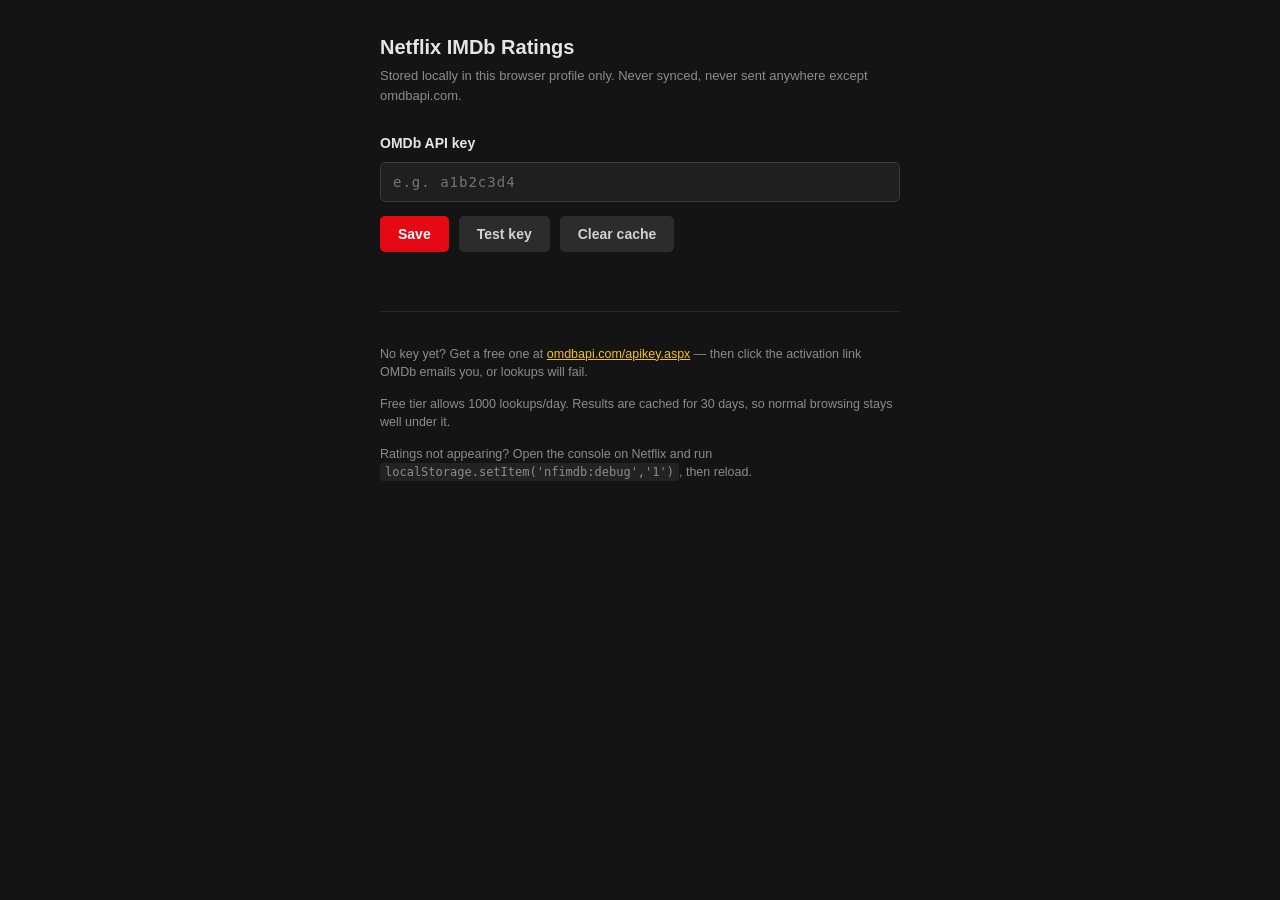
==== options.html @ a713e2d0 "feat: Netflix IMDb ratings extension Puts IMDb/RT/Metacritic on Netflix cards and detail pages. Both" ====
<!doctype html>
<html lang="en">
<head>
<meta charset="utf-8">
<title>Netflix IMDb Ratings — Settings</title>
<style>
  :root { color-scheme: dark; }
  body {
    margin: 0;
    padding: 32px;
    background: #141414;
    color: #e5e5e5;
    font: 14px/1.5 -apple-system, BlinkMacSystemFont, "Segoe UI", Helvetica, Arial, sans-serif;
  }
  .wrap { max-width: 520px; margin: 0 auto; }
  h1 { font-size: 20px; margin: 0 0 4px; }
  .sub { color: #8c8c8c; margin: 0 0 28px; font-size: 13px; }
  label { display: block; font-weight: 600; margin-bottom: 8px; }
  input {
    width: 100%;
    box-sizing: border-box;
    padding: 11px 12px;
    border: 1px solid #3a3a3a;
    border-radius: 5px;
    background: #1f1f1f;
    color: #e5e5e5;
    font: 14px ui-monospace, SFMono-Regular, Menlo, monospace;
    letter-spacing: 1px;
  }
  input:focus { outline: none; border-color: #e50914; }
  .row { display: flex; gap: 10px; align-items: center; margin-top: 14px; }
  button {
    padding: 10px 18px;
    border: 0;
    border-radius: 5px;
    background: #e50914;
    color: #fff;
    font-weight: 600;
    font-size: 14px;
    cursor: pointer;
  }
  button.ghost { background: #2c2c2c; color: #d2d2d2; }
  button:hover { filter: brightness(1.12); }
  .status { font-size: 13px; min-height: 20px; }
  .ok { color: #46d369; }
  .err { color: #ff6b6b; }
  .hint { margin-top: 26px; padding-top: 20px; border-top: 1px solid #2a2a2a; color: #8c8c8c; font-size: 12.5px; }
  .hint a { color: #f5c518; }
  code { background: #232323; padding: 2px 5px; border-radius: 3px; font-size: 12px; }
  .quota { margin-top: 10px; font-size: 12.5px; color: #8c8c8c; }
</style>
</head>
<body>
  <div class="wrap">
    <h1>Netflix IMDb Ratings</h1>
    <p class="sub">Stored locally in this browser profile only. Never synced, never sent anywhere except omdbapi.com.</p>

    <label for="key">OMDb API key</label>
    <input id="key" type="text" spellcheck="false" autocomplete="off" placeholder="e.g. a1b2c3d4">

    <div class="row">
      <button id="save">Save</button>
      <button id="test" class="ghost">Test key</button>
      <button id="clearCache" class="ghost">Clear cache</button>
    </div>

    <p class="status" id="status"></p>
    <p class="quota" id="quota"></p>

    <div class="hint">
      <p>No key yet? Get a free one at <a href="https://www.omdbapi.com/apikey.aspx" target="_blank" rel="noreferrer">omdbapi.com/apikey.aspx</a> — then click the activation link OMDb emails you, or lookups will fail.</p>
      <p>Free tier allows 1000 lookups/day. Results are cached for 30 days, so normal browsing stays well under it.</p>
      <p>Ratings not appearing? Open the console on Netflix and run <code>localStorage.setItem('nfimdb:debug','1')</code>, then reload.</p>
    </div>
  </div>
  <script src="options.js"></script>
</body>
</html>
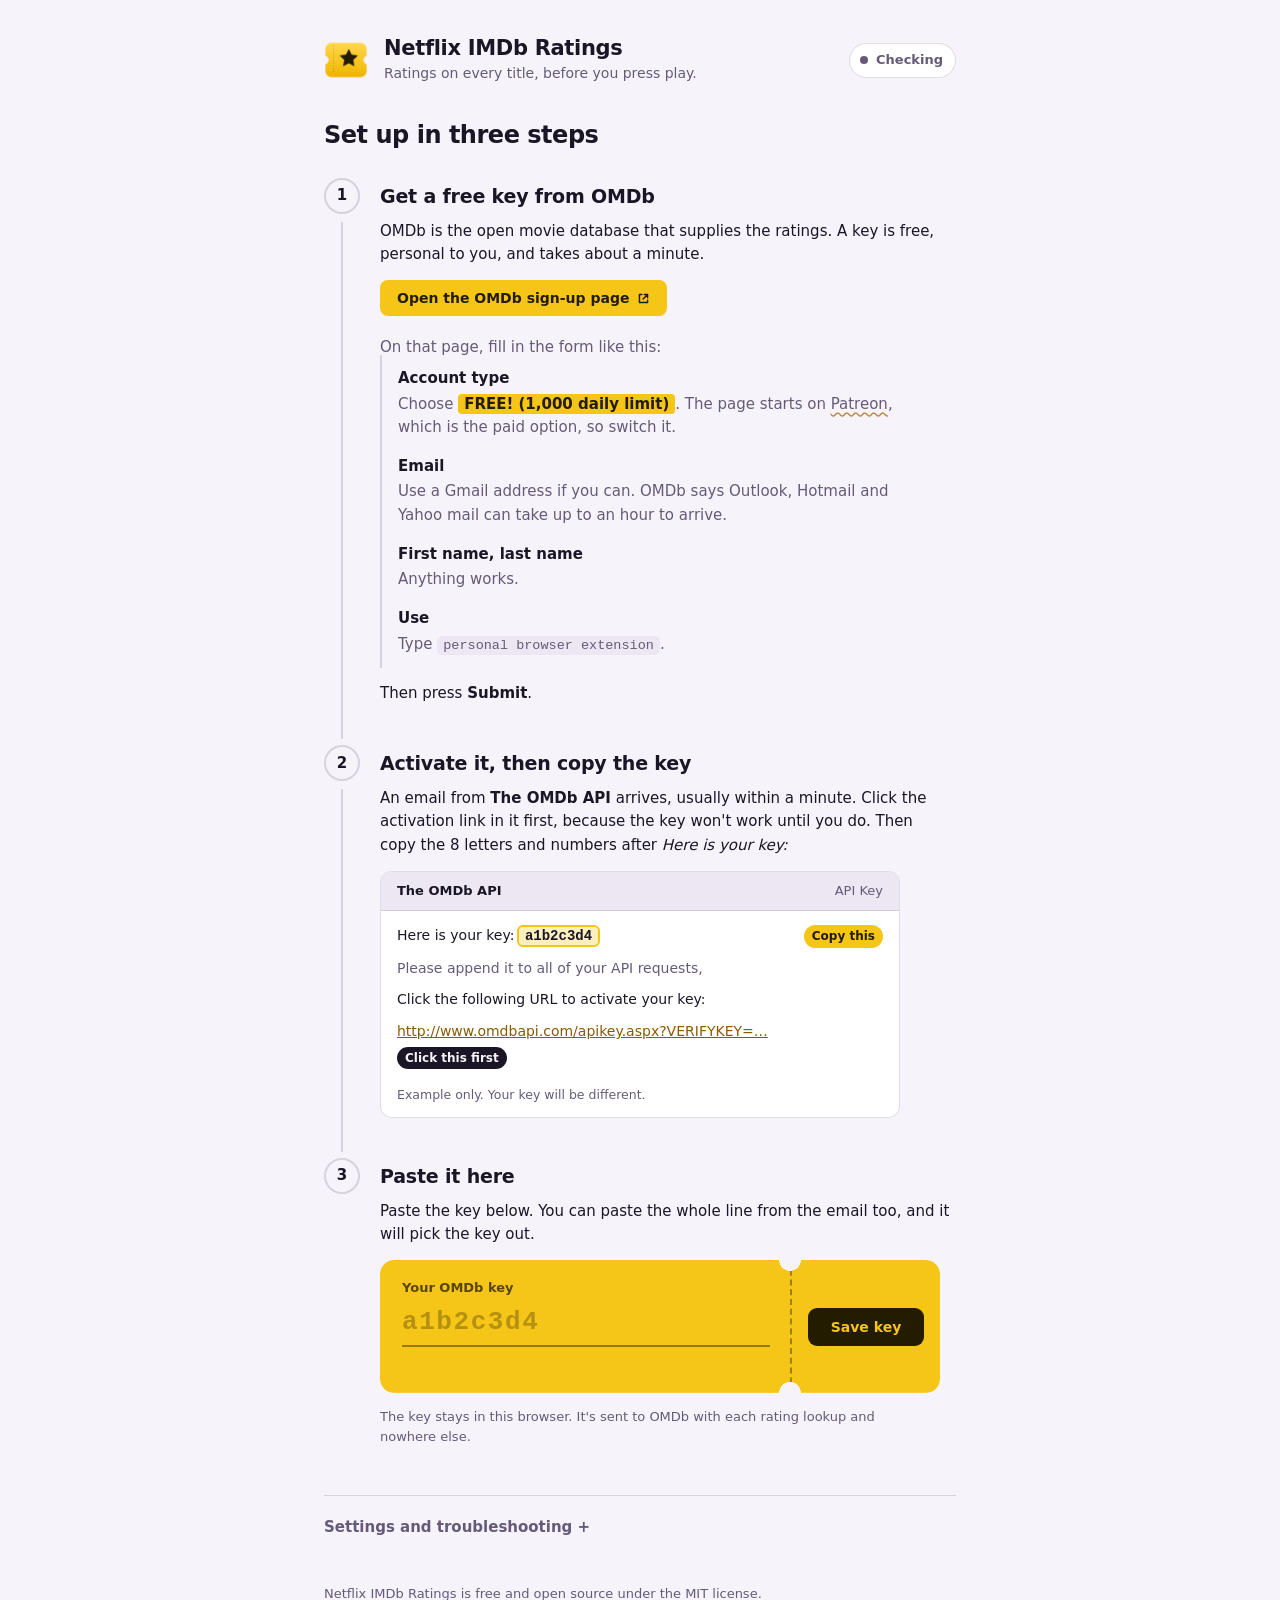
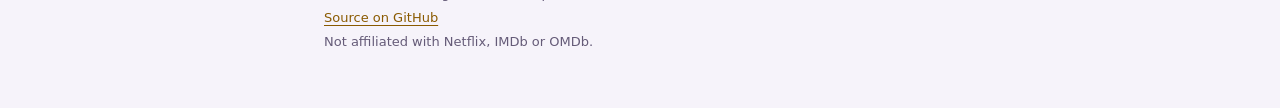
==== commit 274939be: "feat: guided setup, toolbar popup, polished badges (v1.1.0) Onboarding - First install opens a setup" ====
--- a/options.html
+++ b/options.html
@@ -2,77 +2,151 @@
 <html lang="en">
 <head>
 <meta charset="utf-8">
-<title>Netflix IMDb Ratings — Settings</title>
-<style>
-  :root { color-scheme: dark; }
-  body {
-    margin: 0;
-    padding: 32px;
-    background: #141414;
-    color: #e5e5e5;
-    font: 14px/1.5 -apple-system, BlinkMacSystemFont, "Segoe UI", Helvetica, Arial, sans-serif;
-  }
-  .wrap { max-width: 520px; margin: 0 auto; }
-  h1 { font-size: 20px; margin: 0 0 4px; }
-  .sub { color: #8c8c8c; margin: 0 0 28px; font-size: 13px; }
-  label { display: block; font-weight: 600; margin-bottom: 8px; }
-  input {
-    width: 100%;
-    box-sizing: border-box;
-    padding: 11px 12px;
-    border: 1px solid #3a3a3a;
-    border-radius: 5px;
-    background: #1f1f1f;
-    color: #e5e5e5;
-    font: 14px ui-monospace, SFMono-Regular, Menlo, monospace;
-    letter-spacing: 1px;
-  }
-  input:focus { outline: none; border-color: #e50914; }
-  .row { display: flex; gap: 10px; align-items: center; margin-top: 14px; }
-  button {
-    padding: 10px 18px;
-    border: 0;
-    border-radius: 5px;
-    background: #e50914;
-    color: #fff;
-    font-weight: 600;
-    font-size: 14px;
-    cursor: pointer;
-  }
-  button.ghost { background: #2c2c2c; color: #d2d2d2; }
-  button:hover { filter: brightness(1.12); }
-  .status { font-size: 13px; min-height: 20px; }
-  .ok { color: #46d369; }
-  .err { color: #ff6b6b; }
-  .hint { margin-top: 26px; padding-top: 20px; border-top: 1px solid #2a2a2a; color: #8c8c8c; font-size: 12.5px; }
-  .hint a { color: #f5c518; }
-  code { background: #232323; padding: 2px 5px; border-radius: 3px; font-size: 12px; }
-  .quota { margin-top: 10px; font-size: 12.5px; color: #8c8c8c; }
-</style>
+<meta name="viewport" content="width=device-width, initial-scale=1">
+<title>Netflix IMDb Ratings: Setup</title>
+<link rel="icon" href="icons/icon32.png">
+<link rel="stylesheet" href="ui.css">
+<link rel="stylesheet" href="styles.css">
+<link rel="stylesheet" href="options.css">
 </head>
 <body>
-  <div class="wrap">
-    <h1>Netflix IMDb Ratings</h1>
-    <p class="sub">Stored locally in this browser profile only. Never synced, never sent anywhere except omdbapi.com.</p>
+<div class="page">
 
-    <label for="key">OMDb API key</label>
-    <input id="key" type="text" spellcheck="false" autocomplete="off" placeholder="e.g. a1b2c3d4">
+  <header class="top">
+    <img class="logo" src="icons/icon48.png" width="44" height="44" alt="">
+    <div class="title">
+      <h1>Netflix IMDb Ratings</h1>
+      <p>Ratings on every title, before you press play.</p>
+    </div>
+    <div id="pill" class="pill" role="status">Checking</div>
+  </header>
 
-    <div class="row">
-      <button id="save">Save</button>
-      <button id="test" class="ghost">Test key</button>
-      <button id="clearCache" class="ghost">Clear cache</button>
+  <section id="ready" class="ready" hidden>
+    <div class="ready-head">
+      <span class="ready-mark" aria-hidden="true">✓</span>
+      <div>
+        <h2>Ratings are on</h2>
+        <p>Open Netflix and look for the badge at the bottom-left of each title. Open a title to see IMDb, Rotten Tomatoes and Metacritic together.</p>
+      </div>
     </div>
+    <ul class="legend" aria-label="What the badges mean">
+      <li><a class="nfimdb-badge nfimdb-good" tabindex="-1"><span class="nfimdb-star">★</span><span class="nfimdb-score">8.4</span></a><span>Great, 7.5 and up</span></li>
+      <li><a class="nfimdb-badge nfimdb-ok" tabindex="-1"><span class="nfimdb-star">★</span><span class="nfimdb-score">6.8</span></a><span>Decent, 6.0 to 7.4</span></li>
+      <li><a class="nfimdb-badge nfimdb-bad" tabindex="-1"><span class="nfimdb-star">★</span><span class="nfimdb-score">5.1</span></a><span>Weak, under 6.0</span></li>
+      <li><a class="nfimdb-badge nfimdb-uncertain" tabindex="-1"><span class="nfimdb-score">?</span></a><span>Not sure which title this is. Click to search IMDb.</span></li>
+    </ul>
+    <a class="btn btn-primary" href="https://www.netflix.com/" target="_blank" rel="noreferrer">Open Netflix <svg class="ext" viewBox="0 0 16 16" aria-hidden="true"><path fill="none" stroke="currentColor" stroke-width="1.8" stroke-linecap="round" stroke-linejoin="round" d="M6 3H3v10h10v-3M9 3h4v4M13 3L7.5 8.5"/></svg></a>
+  </section>
 
-    <p class="status" id="status"></p>
-    <p class="quota" id="quota"></p>
+  <details id="setup" class="setup" open>
+    <summary id="setupSummary">Set up in three steps</summary>
 
-    <div class="hint">
-      <p>No key yet? Get a free one at <a href="https://www.omdbapi.com/apikey.aspx" target="_blank" rel="noreferrer">omdbapi.com/apikey.aspx</a> — then click the activation link OMDb emails you, or lookups will fail.</p>
-      <p>Free tier allows 1000 lookups/day. Results are cached for 30 days, so normal browsing stays well under it.</p>
-      <p>Ratings not appearing? Open the console on Netflix and run <code>localStorage.setItem('nfimdb:debug','1')</code>, then reload.</p>
+    <ol class="steps">
+
+      <li class="step" id="step1">
+        <span class="num" aria-hidden="true">1</span>
+        <div class="body">
+          <h2>Get a free key from OMDb</h2>
+          <p>OMDb is the open movie database that supplies the ratings. A key is free, personal to you, and takes about a minute.</p>
+          <p><a class="btn btn-primary" href="https://www.omdbapi.com/apikey.aspx" target="_blank" rel="noreferrer">Open the OMDb sign-up page <svg class="ext" viewBox="0 0 16 16" aria-hidden="true"><path fill="none" stroke="currentColor" stroke-width="1.8" stroke-linecap="round" stroke-linejoin="round" d="M6 3H3v10h10v-3M9 3h4v4M13 3L7.5 8.5"/></svg></a></p>
+          <p class="lead">On that page, fill in the form like this:</p>
+          <dl class="form-guide">
+            <div class="warn-row">
+              <dt>Account type</dt>
+              <dd>Choose <mark>FREE! (1,000 daily limit)</mark>. The page starts on <em>Patreon</em>, which is the paid option, so switch it.</dd>
+            </div>
+            <div>
+              <dt>Email</dt>
+              <dd>Use a Gmail address if you can. OMDb says Outlook, Hotmail and Yahoo mail can take up to an hour to arrive.</dd>
+            </div>
+            <div>
+              <dt>First name, last name</dt>
+              <dd>Anything works.</dd>
+            </div>
+            <div>
+              <dt>Use</dt>
+              <dd>Type <code>personal browser extension</code>.</dd>
+            </div>
+          </dl>
+          <p>Then press <strong>Submit</strong>.</p>
+        </div>
+      </li>
+
+      <li class="step" id="step2">
+        <span class="num" aria-hidden="true">2</span>
+        <div class="body">
+          <h2>Activate it, then copy the key</h2>
+          <p>An email from <strong>The OMDb API</strong> arrives, usually within a minute. Click the activation link in it first, because the key won't work until you do. Then copy the 8 letters and numbers after <em>Here is your key:</em></p>
+          <figure class="mail">
+            <div class="mail-bar"><span>The OMDb API</span><span>API Key</span></div>
+            <div class="mail-body">
+              <p class="row"><span>Here is your key: <b class="key">a1b2c3d4</b></span><span class="tag tag-copy">Copy this</span></p>
+              <p class="row dim"><span>Please append it to all of your API requests,</span></p>
+              <p class="row"><span>Click the following URL to activate your key:</span></p>
+              <p class="row"><span class="fake-link">http://www.omdbapi.com/apikey.aspx?VERIFYKEY=…</span><span class="tag tag-click">Click this first</span></p>
+            </div>
+            <figcaption>Example only. Your key will be different.</figcaption>
+          </figure>
+        </div>
+      </li>
+
+      <li class="step" id="step3">
+        <span class="num" aria-hidden="true">3</span>
+        <div class="body">
+          <h2>Paste it here</h2>
+          <p>Paste the key below. You can paste the whole line from the email too, and it will pick the key out.</p>
+
+          <form id="form" class="ticket" data-state="idle" novalidate>
+            <div class="ticket-main">
+              <label for="key">Your OMDb key</label>
+              <input id="key" name="key" type="text" inputmode="text" autocomplete="off" autocapitalize="off" spellcheck="false" placeholder="a1b2c3d4" maxlength="200">
+              <p id="msg" class="msg" role="status" aria-live="polite"></p>
+            </div>
+            <div class="ticket-stub">
+              <button id="save" class="stub-btn" type="submit">Save key</button>
+            </div>
+          </form>
+
+          <p class="fine">The key stays in this browser. It's sent to OMDb with each rating lookup and nowhere else.</p>
+        </div>
+      </li>
+
+    </ol>
+  </details>
+
+  <details class="more" id="more">
+    <summary>Settings and troubleshooting</summary>
+
+    <div class="more-body">
+      <div class="quota">
+        <div class="quota-text"><strong id="quotaLeft">–</strong><span id="quotaNote">lookups left today</span></div>
+        <div class="meter" id="meter" data-level="ok"><span id="meterFill"></span></div>
+        <p class="fine">The free key allows 1,000 lookups a day. Ratings are remembered for 30 days, so everyday browsing barely uses any.</p>
+      </div>
+
+      <div class="actions">
+        <button id="clearCache" class="btn" type="button">Clear saved ratings</button>
+        <button id="removeKey" class="btn btn-quiet" type="button">Remove my key</button>
+      </div>
+      <p id="actionMsg" class="fine" role="status" aria-live="polite"></p>
+
+      <label class="check">
+        <input id="debug" type="checkbox">
+        <span>Log what the extension is doing to the Netflix page console</span>
+      </label>
+
+      <h3>If badges stop showing up</h3>
+      <p>Netflix changes its page layout now and then, and card detection can break until the extension is updated. Turn on logging above, open the console on Netflix, and look for lines starting with <code>[nfimdb]</code>. <a href="https://github.com/rushilbh27/netflix-imdb/issues/new/choose" target="_blank" rel="noreferrer">Report it on GitHub</a> and include what you see.</p>
     </div>
-  </div>
-  <script src="options.js"></script>
+  </details>
+
+  <footer class="foot">
+    <p>Netflix IMDb Ratings <span id="ver"></span> is free and open source under the MIT license.</p>
+    <p><a href="https://github.com/rushilbh27/netflix-imdb" target="_blank" rel="noreferrer">Source on GitHub</a></p>
+    <p>Not affiliated with Netflix, IMDb or OMDb.</p>
+  </footer>
+
+</div>
+<script src="options.js"></script>
 </body>
 </html>
--- a/ui.css
+++ b/ui.css
@@ -0,0 +1,154 @@
+/* Shared by options.html (setup page) and popup.html.
+   System fonts only: an extension page should not fetch a font from anywhere. */
+
+:root {
+  color-scheme: dark light;
+
+  --ink:        #15121b;
+  --surface:    #1e1a27;
+  --surface-2:  #2a2536;
+  --line:       rgba(255, 255, 255, 0.10);
+  --text:       #f3eefb;
+  --muted:      #a79fb8;
+
+  --marigold:     #f5c518;
+  --marigold-ink: #241c00;
+
+  --good: #46d28a;
+  --warn: #ffb020;
+  --bad:  #ff6b4a;
+  --link: #ffd84a;
+  --focus: #8ab4ff;
+
+  --sans: -apple-system, BlinkMacSystemFont, "Segoe UI", system-ui, Roboto, "Helvetica Neue", Arial, sans-serif;
+  --mono: ui-monospace, "SF Mono", SFMono-Regular, Menlo, Consolas, monospace;
+}
+
+@media (prefers-color-scheme: light) {
+  :root {
+    --ink:       #f6f3fa;
+    --surface:   #ffffff;
+    --surface-2: #ece7f3;
+    --line:      rgba(30, 15, 55, 0.14);
+    --text:      #1b1626;
+    --muted:     #655b78;
+    --good: #12804a;
+    --warn: #a35f00;
+    --bad:  #c2371b;
+    --link: #8a5a00;
+    --focus: #1f5fd1;
+  }
+}
+
+* { box-sizing: border-box; }
+
+html { -webkit-text-size-adjust: 100%; }
+
+body {
+  margin: 0;
+  background: var(--ink);
+  color: var(--text);
+  font: 400 15px/1.55 var(--sans);
+  -webkit-font-smoothing: antialiased;
+}
+
+h1, h2, h3, p, ul, ol, figure { margin: 0; }
+
+a { color: var(--link); text-underline-offset: 3px; }
+a:hover { text-decoration-thickness: 2px; }
+
+:focus-visible {
+  outline: 2px solid var(--focus);
+  outline-offset: 2px;
+  border-radius: 4px;
+}
+
+/* ------------------------------------------------------------ buttons */
+
+.btn {
+  display: inline-flex;
+  align-items: center;
+  gap: 8px;
+  padding: 10px 16px;
+  border: 1px solid var(--line);
+  border-radius: 8px;
+  background: var(--surface-2);
+  color: var(--text);
+  font: 600 14px/1 var(--sans);
+  text-decoration: none;
+  cursor: pointer;
+  transition: background 0.12s ease, transform 0.05s ease;
+}
+.btn:hover { background: color-mix(in srgb, var(--surface-2) 80%, var(--text)); }
+.btn:active { transform: translateY(1px); }
+
+.btn-primary {
+  background: var(--marigold);
+  border-color: transparent;
+  color: var(--marigold-ink);
+}
+.btn-primary:hover { background: #ffd23a; }
+
+.btn-quiet {
+  background: transparent;
+  color: var(--muted);
+}
+.btn-quiet:hover { color: var(--text); background: var(--surface-2); }
+
+.btn[disabled] { opacity: 0.55; cursor: default; }
+
+.ext {
+  width: 13px;
+  height: 13px;
+  flex: none;
+}
+
+/* ------------------------------------------------------------ status pill */
+
+.pill {
+  display: inline-flex;
+  align-items: center;
+  gap: 8px;
+  padding: 6px 12px 6px 10px;
+  border: 1px solid var(--line);
+  border-radius: 999px;
+  background: var(--surface);
+  color: var(--muted);
+  font-size: 13px;
+  font-weight: 600;
+  white-space: nowrap;
+}
+.pill::before {
+  content: "";
+  width: 8px;
+  height: 8px;
+  border-radius: 50%;
+  background: var(--muted);
+}
+.pill[data-tone="ok"]   { color: var(--text); }
+.pill[data-tone="ok"]::before   { background: var(--good); box-shadow: 0 0 0 3px color-mix(in srgb, var(--good) 25%, transparent); }
+.pill[data-tone="warn"] { color: var(--text); }
+.pill[data-tone="warn"]::before { background: var(--warn); box-shadow: 0 0 0 3px color-mix(in srgb, var(--warn) 25%, transparent); }
+
+/* ------------------------------------------------------------ quota meter */
+
+.meter {
+  height: 6px;
+  border-radius: 999px;
+  background: var(--surface-2);
+  overflow: hidden;
+}
+.meter > span {
+  display: block;
+  height: 100%;
+  width: 0;
+  border-radius: inherit;
+  background: var(--good);
+  transition: width 0.4s ease;
+}
+.meter[data-level="mid"] > span { background: var(--warn); }
+.meter[data-level="low"] > span { background: var(--bad); }
+
+@media (prefers-reduced-motion: reduce) {
+  * { transition: none !important; animation: none !important; }
+}
--- a/styles.css
+++ b/styles.css
@@ -0,0 +1,221 @@
+/* Everything injected into Netflix, plus the badge legend on the setup page.
+   Literal values rather than variables: Netflix's page has none of ours. */
+
+.nfimdb-host { position: relative; }
+
+/* ---------------------------------------------------------------- badge */
+
+.nfimdb-badge {
+  --tier: #9a93a8;
+  position: absolute;
+  left: 6px;
+  bottom: 6px;
+  z-index: 5;
+  display: inline-flex;
+  align-items: center;
+  gap: 4px;
+  /* Injected into a page we don't own: a stray `a { width: 100% }` rule on a Netflix
+     card must not be able to stretch this. */
+  width: auto !important;
+  height: 22px !important;
+  min-height: 0 !important;
+  max-width: none !important;
+  margin: 0;
+  padding: 0 9px 0 7px;
+  border-radius: 999px;
+  background: rgba(14, 11, 20, 0.78);
+  -webkit-backdrop-filter: blur(8px) saturate(1.2);
+          backdrop-filter: blur(8px) saturate(1.2);
+  box-shadow: inset 0 0 0 1px rgba(255, 255, 255, 0.16), 0 2px 8px rgba(0, 0, 0, 0.45);
+  color: #fff;
+  font: 700 12px/1 "Netflix Sans", "Helvetica Neue", Helvetica, Arial, sans-serif;
+  letter-spacing: 0.01em;
+  font-variant-numeric: tabular-nums;
+  text-decoration: none;
+  cursor: pointer;
+  transition: transform 0.12s ease;
+}
+.nfimdb-badge:hover { transform: scale(1.07); text-decoration: none; color: #fff; }
+
+.nfimdb-star {
+  color: var(--tier);
+  font-size: 12px;
+  line-height: 1;
+  transform: translateY(-0.5px);
+}
+
+.nfimdb-good    { --tier: #46d28a; }
+.nfimdb-ok      { --tier: #f5c518; }
+.nfimdb-bad     { --tier: #ff6b4a; }
+.nfimdb-unknown { --tier: #9a93a8; }
+
+.nfimdb-pending { opacity: 0.5; }
+
+/* "Not sure which title this is" must look unlike a rating: dashed, no star. */
+.nfimdb-uncertain {
+  background: rgba(14, 11, 20, 0.7);
+  box-shadow: inset 0 0 0 1px rgba(255, 255, 255, 0.3), 0 2px 8px rgba(0, 0, 0, 0.45);
+  color: #d4cfe0;
+}
+.nfimdb-uncertain .nfimdb-score { font-weight: 800; }
+
+.nfimdb-setup {
+  background: #f5c518;
+  box-shadow: 0 2px 8px rgba(0, 0, 0, 0.45);
+  color: #241c00;
+}
+.nfimdb-setup:hover { color: #241c00; }
+.nfimdb-setup .nfimdb-star { color: #241c00; }
+
+/* ---------------------------------------------------------------- hover card
+   One element on <body>, positioned from the badge. Inside a card it would be
+   clipped by Netflix's overflow rules. */
+
+.nfimdb-tip {
+  position: fixed;
+  z-index: 2147483647;
+  width: 244px;
+  padding: 13px 14px 12px;
+  border-radius: 12px;
+  background: #17131f;
+  box-shadow: 0 12px 32px rgba(0, 0, 0, 0.6), inset 0 0 0 1px rgba(255, 255, 255, 0.12);
+  color: #f3eefb;
+  font: 400 13px/1.4 "Netflix Sans", "Helvetica Neue", Helvetica, Arial, sans-serif;
+  pointer-events: none;
+  opacity: 0;
+  transform: translateY(4px);
+  transition: opacity 0.12s ease, transform 0.12s ease;
+}
+.nfimdb-tip[data-show] { opacity: 1; transform: none; }
+
+.nfimdb-tip h4 { margin: 0; font-size: 14px; font-weight: 700; line-height: 1.3; }
+.nfimdb-tip .nfimdb-sub { margin-top: 1px; color: #a79fb8; font-size: 12px; }
+
+.nfimdb-tip dl {
+  display: grid;
+  grid-template-columns: 1fr auto;
+  gap: 5px 14px;
+  margin: 10px 0 0;
+}
+.nfimdb-tip dt { color: #a79fb8; }
+.nfimdb-tip dd { margin: 0; font-weight: 700; font-variant-numeric: tabular-nums; }
+.nfimdb-tip dd.nfimdb-good { color: #46d28a; }
+.nfimdb-tip dd.nfimdb-ok   { color: #f5c518; }
+.nfimdb-tip dd.nfimdb-bad  { color: #ff6b4a; }
+
+.nfimdb-tip .nfimdb-note {
+  margin-top: 10px;
+  padding-top: 8px;
+  border-top: 1px solid rgba(255, 255, 255, 0.1);
+  color: #a79fb8;
+  font-size: 12px;
+}
+
+/* ---------------------------------------------------------------- detail panel */
+
+.nfimdb-panel {
+  display: flex;
+  flex-wrap: wrap;
+  align-items: center;
+  gap: 8px;
+  margin: 12px 0;
+  color: #d9d4e4;
+  font: 400 13px/1.3 "Netflix Sans", "Helvetica Neue", Helvetica, Arial, sans-serif;
+}
+.nfimdb-panel-loading { opacity: 0.55; }
+
+.nfimdb-chip {
+  display: inline-flex;
+  align-items: baseline;
+  gap: 8px;
+  padding: 6px 12px;
+  border-radius: 9px;
+  background: rgba(255, 255, 255, 0.1);
+  box-shadow: inset 0 0 0 1px rgba(255, 255, 255, 0.08);
+}
+.nfimdb-chip-label { color: #b3adc0; font-size: 12px; font-weight: 600; }
+.nfimdb-chip strong { font-size: 15px; font-variant-numeric: tabular-nums; }
+.nfimdb-chip.nfimdb-good strong { color: #46d28a; }
+.nfimdb-chip.nfimdb-ok strong   { color: #f5c518; }
+.nfimdb-chip.nfimdb-bad strong  { color: #ff6b4a; }
+
+.nfimdb-votes { color: #9a93a8; font-size: 12px; }
+
+.nfimdb-panel-link,
+.nfimdb-panel-note {
+  color: #f5c518;
+  font-size: 12.5px;
+  font-weight: 600;
+  text-decoration: none;
+}
+.nfimdb-panel-link:hover,
+.nfimdb-panel-note:hover { text-decoration: underline; }
+
+/* ---------------------------------------------------------------- setup nudge */
+
+.nfimdb-toast {
+  position: fixed;
+  right: 24px;
+  bottom: 24px;
+  z-index: 2147483646;
+  display: flex;
+  align-items: center;
+  gap: 14px;
+  max-width: 430px;
+  padding: 14px 12px 14px 16px;
+  border-radius: 14px;
+  background: #17131f;
+  box-shadow: 0 14px 40px rgba(0, 0, 0, 0.65), inset 0 0 0 1px rgba(255, 255, 255, 0.13);
+  color: #f3eefb;
+  font: 400 13px/1.4 "Netflix Sans", "Helvetica Neue", Helvetica, Arial, sans-serif;
+  animation: nfimdb-rise 0.28s ease-out;
+}
+@keyframes nfimdb-rise {
+  from { opacity: 0; transform: translateY(10px); }
+  to   { opacity: 1; transform: none; }
+}
+@media (prefers-reduced-motion: reduce) {
+  .nfimdb-toast { animation: none; }
+  .nfimdb-badge, .nfimdb-tip { transition: none; }
+}
+
+.nfimdb-toast-mark {
+  flex: none;
+  display: grid;
+  place-items: center;
+  width: 36px;
+  height: 36px;
+  border-radius: 10px;
+  background: #f5c518;
+  color: #241c00;
+  font-size: 19px;
+}
+.nfimdb-toast-text { min-width: 0; }
+.nfimdb-toast strong { display: block; font-size: 14px; }
+.nfimdb-toast p { margin: 2px 0 0; color: #b3adc0; font-size: 13px; line-height: 1.35; }
+
+.nfimdb-toast-go {
+  flex: none;
+  padding: 9px 14px;
+  border: 0;
+  border-radius: 9px;
+  background: #f5c518;
+  color: #241c00;
+  font: 700 13px/1 "Netflix Sans", "Helvetica Neue", Helvetica, Arial, sans-serif;
+  cursor: pointer;
+}
+.nfimdb-toast-go:hover { background: #ffd23a; }
+
+.nfimdb-toast-x {
+  flex: none;
+  width: 30px;
+  height: 30px;
+  border: 0;
+  border-radius: 8px;
+  background: transparent;
+  color: #b3adc0;
+  font-size: 20px;
+  line-height: 1;
+  cursor: pointer;
+}
+.nfimdb-toast-x:hover { background: rgba(255, 255, 255, 0.1); color: #fff; }
--- a/options.css
+++ b/options.css
@@ -0,0 +1,326 @@
+.page {
+  max-width: 680px;
+  margin: 0 auto;
+  padding: 36px 24px 56px;
+}
+
+/* ------------------------------------------------------------ header */
+
+.top {
+  display: grid;
+  grid-template-columns: auto 1fr auto;
+  align-items: center;
+  gap: 16px;
+  margin-bottom: 36px;
+}
+.logo { display: block; border-radius: 10px; }
+.title h1 { font-size: 21px; line-height: 1.2; letter-spacing: -0.015em; font-weight: 700; }
+.title p  { color: var(--muted); font-size: 14px; margin-top: 2px; }
+
+@media (max-width: 520px) {
+  .top { grid-template-columns: auto 1fr; }
+  .top .pill { grid-column: 1 / -1; justify-self: start; }
+}
+
+/* ------------------------------------------------------------ ready panel */
+
+.ready {
+  display: grid;
+  gap: 20px;
+  margin-bottom: 28px;
+  padding: 22px;
+  border: 1px solid var(--line);
+  border-radius: 14px;
+  background: var(--surface);
+}
+.ready[hidden] { display: none; }
+
+.ready-head { display: grid; grid-template-columns: auto 1fr; gap: 14px; align-items: start; }
+.ready-head h2 { font-size: 18px; letter-spacing: -0.01em; }
+.ready-head p  { color: var(--muted); margin-top: 4px; }
+.ready-mark {
+  display: grid;
+  place-items: center;
+  width: 30px;
+  height: 30px;
+  border-radius: 50%;
+  background: var(--good);
+  color: #06210f;
+  font-weight: 800;
+}
+.ready .btn { justify-self: start; }
+
+.legend {
+  display: grid;
+  gap: 10px;
+  padding: 0;
+  margin: 0;
+  list-style: none;
+}
+.legend li { display: flex; align-items: center; gap: 12px; color: var(--muted); font-size: 14px; }
+/* Same markup and CSS as the badges on Netflix, so this can't drift from them. */
+.legend .nfimdb-badge { position: static; flex: none; pointer-events: none; min-width: 56px; justify-content: center; }
+
+/* ------------------------------------------------------------ steps */
+
+.setup > summary,
+.more > summary {
+  cursor: pointer;
+  list-style: none;
+  font-weight: 700;
+}
+.setup > summary::-webkit-details-marker,
+.more  > summary::-webkit-details-marker { display: none; }
+
+.setup > summary {
+  font-size: 24px;
+  line-height: 1.2;
+  letter-spacing: -0.02em;
+  margin-bottom: 28px;
+}
+.setup:not([open]) > summary { margin-bottom: 0; font-size: 15px; color: var(--muted); }
+.setup > summary::after {
+  content: "Show";
+  margin-left: 10px;
+  font-size: 13px;
+  font-weight: 600;
+  color: var(--muted);
+  display: none;
+}
+.setup:not([open]) > summary::after { display: inline; }
+
+.steps { list-style: none; padding: 0; }
+
+.step {
+  position: relative;
+  display: grid;
+  grid-template-columns: 36px 1fr;
+  column-gap: 20px;
+  padding-bottom: 40px;
+}
+/* the rail between the numbers */
+.step::before {
+  content: "";
+  position: absolute;
+  left: 17px;
+  top: 44px;
+  bottom: 6px;
+  width: 2px;
+  background: var(--line);
+}
+.step:last-child { padding-bottom: 0; }
+.step:last-child::before { display: none; }
+
+.num {
+  position: relative;
+  z-index: 1;
+  display: grid;
+  place-items: center;
+  width: 36px;
+  height: 36px;
+  border: 2px solid var(--line);
+  border-radius: 50%;
+  background: var(--ink);
+  font-weight: 700;
+  font-size: 15px;
+}
+.step[data-done] .num {
+  background: var(--marigold);
+  border-color: transparent;
+  color: var(--marigold-ink);
+  font-size: 0;
+}
+.step[data-done] .num::after { content: "✓"; font-size: 16px; font-weight: 800; }
+
+.step h2 { font-size: 19px; line-height: 36px; letter-spacing: -0.01em; }
+.body > * + * { margin-top: 14px; }
+.body p { max-width: 60ch; }
+.body > h2 + p { margin-top: 6px; }
+.lead { color: var(--muted); margin-top: 20px !important; margin-bottom: -4px; }
+
+/* what to fill in on OMDb */
+.form-guide {
+  margin: 0;
+  padding: 4px 0 4px 16px;
+  border-left: 2px solid var(--line);
+}
+.form-guide > div { padding: 8px 0; }
+.form-guide dt { font-weight: 700; }
+.form-guide dd { margin: 2px 0 0; color: var(--muted); max-width: 56ch; }
+.form-guide mark {
+  padding: 1px 6px;
+  border-radius: 4px;
+  background: var(--marigold);
+  color: var(--marigold-ink);
+  font-weight: 700;
+}
+.form-guide em { font-style: normal; text-decoration: underline wavy color-mix(in srgb, var(--warn) 70%, transparent); text-underline-offset: 3px; }
+.warn-row { border-left: 0; }
+
+code {
+  padding: 2px 6px;
+  border-radius: 5px;
+  background: var(--surface-2);
+  font: 500 0.9em var(--mono);
+}
+
+/* the email, annotated */
+.mail {
+  max-width: 520px;
+  border: 1px solid var(--line);
+  border-radius: 12px;
+  background: var(--surface);
+  overflow: hidden;
+}
+.mail-bar {
+  display: flex;
+  justify-content: space-between;
+  gap: 12px;
+  padding: 9px 16px;
+  border-bottom: 1px solid var(--line);
+  background: var(--surface-2);
+  color: var(--muted);
+  font-size: 13px;
+}
+.mail-bar span:first-child { color: var(--text); font-weight: 600; }
+.mail-body { padding: 14px 16px 6px; font-size: 14px; }
+.mail .row {
+  display: flex;
+  flex-wrap: wrap;
+  align-items: center;
+  justify-content: space-between;
+  gap: 4px 12px;
+  margin: 0 0 10px;
+  max-width: none;
+}
+.mail .dim { color: var(--muted); }
+.key {
+  padding: 1px 6px;
+  border-radius: 4px;
+  background: color-mix(in srgb, var(--marigold) 28%, transparent);
+  outline: 2px solid var(--marigold);
+  font-family: var(--mono);
+  font-weight: 700;
+}
+.fake-link { color: var(--link); text-decoration: underline; word-break: break-all; }
+.tag {
+  flex: none;
+  padding: 2px 8px;
+  border-radius: 999px;
+  font-size: 12px;
+  font-weight: 700;
+}
+.tag-copy  { background: var(--marigold); color: var(--marigold-ink); }
+.tag-click { background: var(--text); color: var(--ink); }
+.mail figcaption {
+  padding: 0 16px 12px;
+  color: var(--muted);
+  font-size: 12.5px;
+}
+
+/* ------------------------------------------------------------ the ticket */
+
+.ticket {
+  --stub: 150px;
+  --notch: 11px;
+  display: grid;
+  grid-template-columns: 1fr var(--stub);
+  max-width: 560px;
+  border-radius: 14px;
+  background: var(--marigold);
+  color: var(--marigold-ink);
+  /* bite a half-circle out of the top and bottom edge where the stub tears off */
+  -webkit-mask:
+    radial-gradient(circle var(--notch) at calc(100% - var(--stub)) 0, #0000 97%, #000) top / 100% 51% no-repeat,
+    radial-gradient(circle var(--notch) at calc(100% - var(--stub)) 100%, #0000 97%, #000) bottom / 100% 51% no-repeat;
+          mask:
+    radial-gradient(circle var(--notch) at calc(100% - var(--stub)) 0, #0000 97%, #000) top / 100% 51% no-repeat,
+    radial-gradient(circle var(--notch) at calc(100% - var(--stub)) 100%, #0000 97%, #000) bottom / 100% 51% no-repeat;
+}
+
+.ticket-main { padding: 18px 20px 16px 22px; min-width: 0; }
+.ticket-main label { display: block; font-size: 13px; font-weight: 700; opacity: 0.75; }
+
+.ticket input {
+  display: block;
+  width: 100%;
+  margin-top: 6px;
+  padding: 2px 0 6px;
+  border: 0;
+  border-bottom: 2px solid rgba(36, 28, 0, 0.45);
+  border-radius: 0;
+  background: transparent;
+  color: var(--marigold-ink);
+  font: 700 26px/1.25 var(--mono);
+  letter-spacing: 0.06em;
+  outline: none;
+}
+.ticket input::placeholder { color: rgba(36, 28, 0, 0.3); }
+.ticket input:focus { border-bottom-color: var(--marigold-ink); box-shadow: 0 2px 0 var(--marigold-ink); }
+
+.msg { min-height: 1.5em; margin-top: 10px; font-size: 13.5px; line-height: 1.4; font-weight: 600; }
+.ticket[data-state="error"] .msg { color: #6a1200; }
+.ticket[data-state="ok"] .msg    { color: #0c3a1f; }
+
+.ticket-stub {
+  display: grid;
+  place-items: center;
+  padding: 16px;
+  border-left: 2px dashed rgba(36, 28, 0, 0.4);
+}
+.stub-btn {
+  width: 100%;
+  padding: 12px 10px;
+  border: 0;
+  border-radius: 9px;
+  background: var(--marigold-ink);
+  color: var(--marigold);
+  font: 700 14px/1 var(--sans);
+  cursor: pointer;
+  transition: transform 0.05s ease;
+}
+.stub-btn:hover { background: #3b2e00; }
+.stub-btn:active { transform: translateY(1px); }
+.stub-btn:focus-visible { outline-color: var(--marigold-ink); outline-offset: 3px; }
+.stub-btn[disabled] { opacity: 0.6; cursor: default; }
+
+@media (max-width: 520px) {
+  .ticket { --stub: 0px; grid-template-columns: 1fr; -webkit-mask: none; mask: none; }
+  .ticket-stub { border-left: 0; border-top: 2px dashed rgba(36, 28, 0, 0.4); }
+}
+
+.fine { color: var(--muted); font-size: 13px; }
+
+/* ------------------------------------------------------------ settings */
+
+.more {
+  margin-top: 48px;
+  padding-top: 20px;
+  border-top: 1px solid var(--line);
+}
+.more > summary { color: var(--muted); font-size: 15px; }
+.more > summary::after { content: "  +"; }
+.more[open] > summary::after { content: "  –"; }
+.more > summary:hover { color: var(--text); }
+
+.more-body { display: grid; gap: 20px; padding-top: 20px; }
+.more-body h3 { font-size: 15px; margin-top: 4px; }
+.more-body p { max-width: 60ch; color: var(--muted); }
+
+.quota { display: grid; gap: 10px; max-width: 420px; }
+.quota-text { display: flex; align-items: baseline; gap: 8px; }
+.quota-text strong { font-size: 28px; letter-spacing: -0.02em; font-variant-numeric: tabular-nums; }
+.quota-text span { color: var(--muted); }
+
+.actions { display: flex; flex-wrap: wrap; gap: 10px; }
+
+.check { display: flex; align-items: center; gap: 10px; cursor: pointer; }
+.check input { width: 18px; height: 18px; accent-color: var(--marigold); }
+
+.foot {
+  margin-top: 44px;
+  color: var(--muted);
+  font-size: 13px;
+  display: grid;
+  gap: 4px;
+}
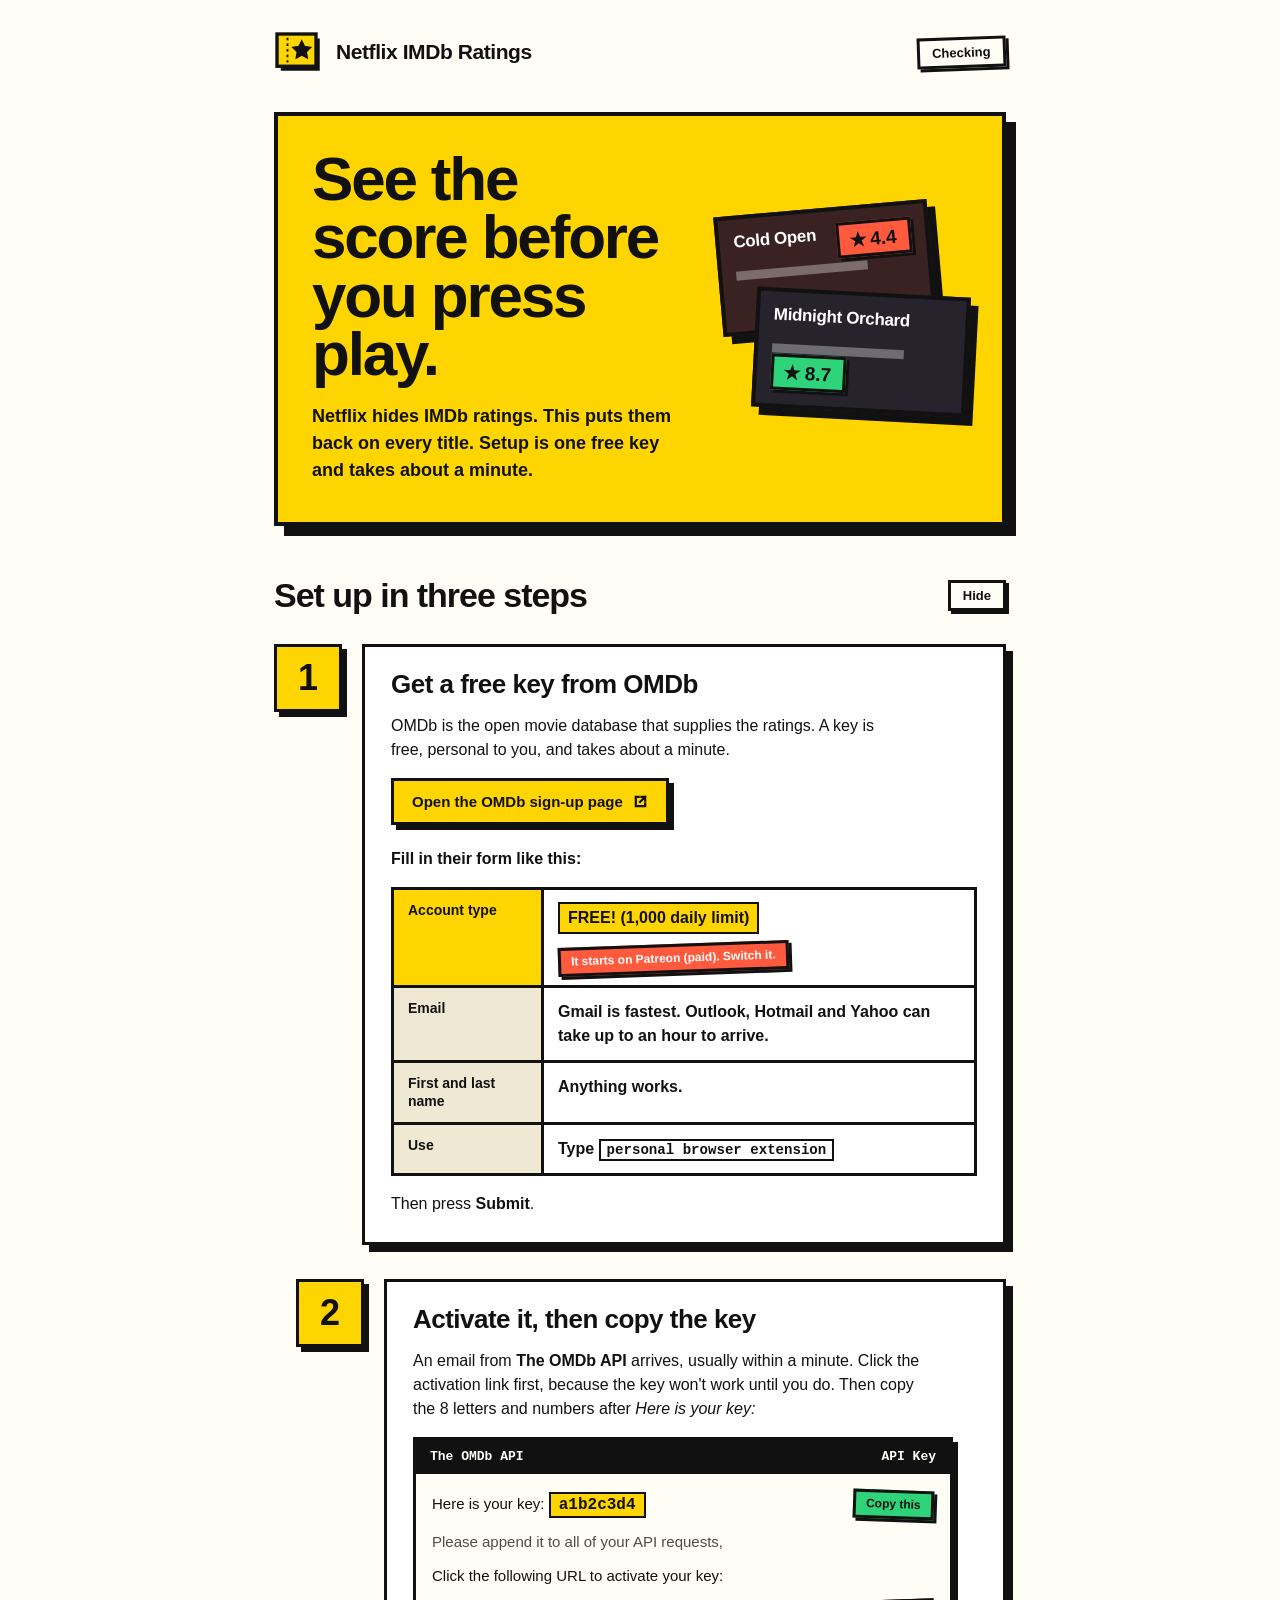
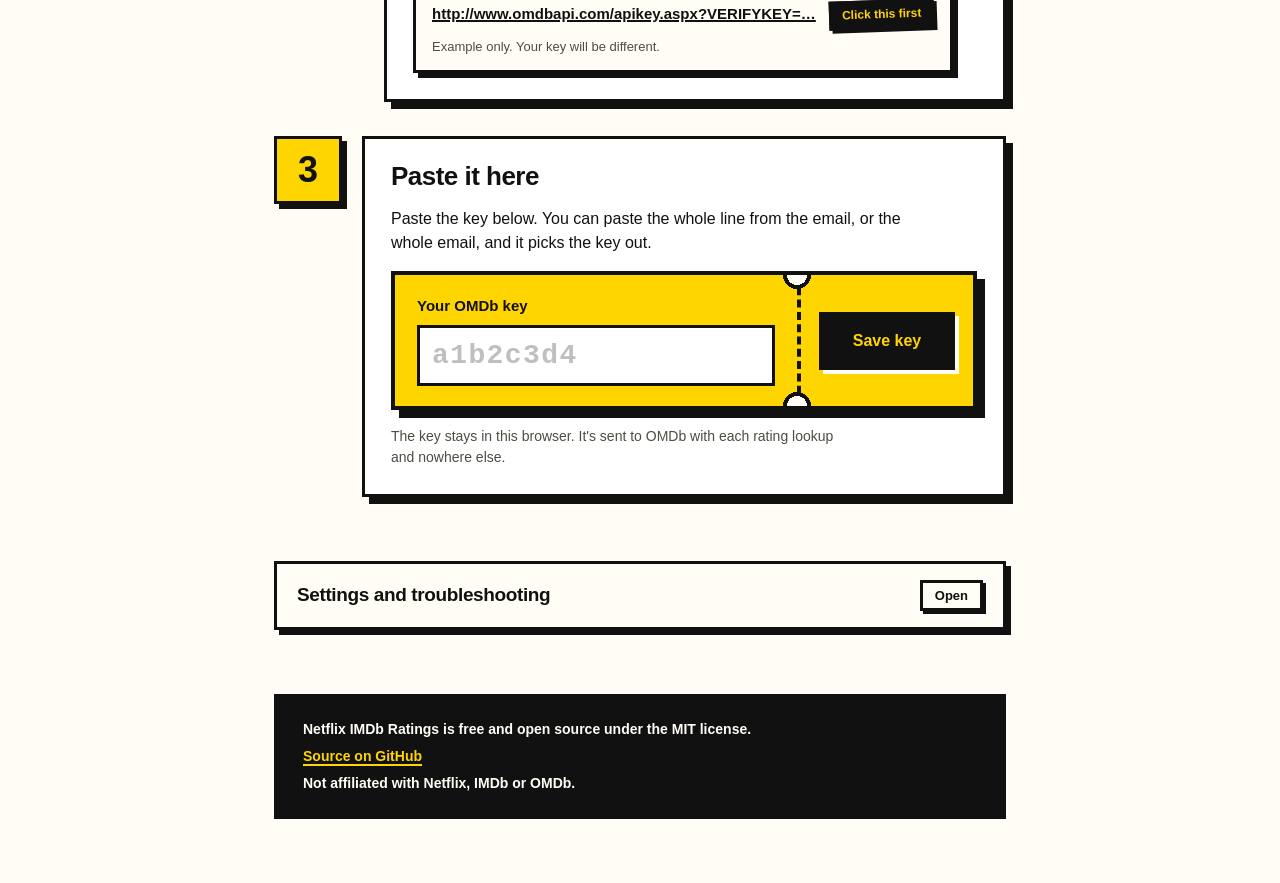
==== commit 5c3aec99: "design: neo-brutalist redesign across setup page, popup and Netflix UI The first pass (dark mode, ro" ====
--- a/options.html
+++ b/options.html
@@ -13,29 +13,54 @@
 <div class="page">
 
   <header class="top">
-    <img class="logo" src="icons/icon48.png" width="44" height="44" alt="">
-    <div class="title">
-      <h1>Netflix IMDb Ratings</h1>
-      <p>Ratings on every title, before you press play.</p>
+    <div class="brand">
+      <img class="logo" src="icons/icon48.png" width="48" height="48" alt="">
+      <span class="wordmark">Netflix IMDb Ratings</span>
     </div>
     <div id="pill" class="pill" role="status">Checking</div>
   </header>
 
-  <section id="ready" class="ready" hidden>
-    <div class="ready-head">
-      <span class="ready-mark" aria-hidden="true">✓</span>
-      <div>
-        <h2>Ratings are on</h2>
-        <p>Open Netflix and look for the badge at the bottom-left of each title. Open a title to see IMDb, Rotten Tomatoes and Metacritic together.</p>
+  <section id="hero" class="hero">
+    <div class="hero-copy">
+      <h1>See the score before you press play.</h1>
+      <p>Netflix hides IMDb ratings. This puts them back on every title. Setup is one free key and takes about a minute.</p>
+    </div>
+    <div class="hero-demo" aria-hidden="true">
+      <div class="poster poster-back nfimdb-host">
+        <span class="poster-title">Cold Open</span>
+        <a class="nfimdb-badge nfimdb-bad" tabindex="-1"><span class="nfimdb-star">★</span><span class="nfimdb-score">4.4</span></a>
+      </div>
+      <div class="poster poster-front nfimdb-host">
+        <span class="poster-title">Midnight Orchard</span>
+        <a class="nfimdb-badge nfimdb-good" tabindex="-1"><span class="nfimdb-star">★</span><span class="nfimdb-score">8.7</span></a>
       </div>
     </div>
+  </section>
+
+  <section id="ready" class="ready" hidden>
+    <h1>Ratings are on.</h1>
+    <p>Open Netflix and look for a badge at the bottom-left of each title. Open a title to see IMDb, Rotten Tomatoes and Metacritic together.</p>
+
     <ul class="legend" aria-label="What the badges mean">
-      <li><a class="nfimdb-badge nfimdb-good" tabindex="-1"><span class="nfimdb-star">★</span><span class="nfimdb-score">8.4</span></a><span>Great, 7.5 and up</span></li>
-      <li><a class="nfimdb-badge nfimdb-ok" tabindex="-1"><span class="nfimdb-star">★</span><span class="nfimdb-score">6.8</span></a><span>Decent, 6.0 to 7.4</span></li>
-      <li><a class="nfimdb-badge nfimdb-bad" tabindex="-1"><span class="nfimdb-star">★</span><span class="nfimdb-score">5.1</span></a><span>Weak, under 6.0</span></li>
-      <li><a class="nfimdb-badge nfimdb-uncertain" tabindex="-1"><span class="nfimdb-score">?</span></a><span>Not sure which title this is. Click to search IMDb.</span></li>
+      <li>
+        <div class="swatch nfimdb-host"><a class="nfimdb-badge nfimdb-good" tabindex="-1"><span class="nfimdb-star">★</span><span class="nfimdb-score">8.4</span></a></div>
+        <span>Great. 7.5 and up.</span>
+      </li>
+      <li>
+        <div class="swatch nfimdb-host"><a class="nfimdb-badge nfimdb-ok" tabindex="-1"><span class="nfimdb-star">★</span><span class="nfimdb-score">6.8</span></a></div>
+        <span>Decent. 6.0 to 7.4.</span>
+      </li>
+      <li>
+        <div class="swatch nfimdb-host"><a class="nfimdb-badge nfimdb-bad" tabindex="-1"><span class="nfimdb-star">★</span><span class="nfimdb-score">5.1</span></a></div>
+        <span>Weak. Under 6.0.</span>
+      </li>
+      <li>
+        <div class="swatch nfimdb-host"><a class="nfimdb-badge nfimdb-uncertain" tabindex="-1"><span class="nfimdb-score">?</span></a></div>
+        <span>Not sure which title this is. Click to search IMDb.</span>
+      </li>
     </ul>
-    <a class="btn btn-primary" href="https://www.netflix.com/" target="_blank" rel="noreferrer">Open Netflix <svg class="ext" viewBox="0 0 16 16" aria-hidden="true"><path fill="none" stroke="currentColor" stroke-width="1.8" stroke-linecap="round" stroke-linejoin="round" d="M6 3H3v10h10v-3M9 3h4v4M13 3L7.5 8.5"/></svg></a>
+
+    <a class="btn btn-ink" href="https://www.netflix.com/" target="_blank" rel="noreferrer">Open Netflix <svg class="ext" viewBox="0 0 16 16" aria-hidden="true"><path fill="none" stroke="currentColor" stroke-width="2.4" stroke-linecap="square" d="M6 3H3v10h10v-3M9 3h4v4M13 3L7.5 8.5"/></svg></a>
   </section>
 
   <details id="setup" class="setup" open>
@@ -48,24 +73,28 @@
         <div class="body">
           <h2>Get a free key from OMDb</h2>
           <p>OMDb is the open movie database that supplies the ratings. A key is free, personal to you, and takes about a minute.</p>
-          <p><a class="btn btn-primary" href="https://www.omdbapi.com/apikey.aspx" target="_blank" rel="noreferrer">Open the OMDb sign-up page <svg class="ext" viewBox="0 0 16 16" aria-hidden="true"><path fill="none" stroke="currentColor" stroke-width="1.8" stroke-linecap="round" stroke-linejoin="round" d="M6 3H3v10h10v-3M9 3h4v4M13 3L7.5 8.5"/></svg></a></p>
-          <p class="lead">On that page, fill in the form like this:</p>
+          <p><a class="btn btn-yellow" href="https://www.omdbapi.com/apikey.aspx" target="_blank" rel="noreferrer">Open the OMDb sign-up page <svg class="ext" viewBox="0 0 16 16" aria-hidden="true"><path fill="none" stroke="currentColor" stroke-width="2.4" stroke-linecap="square" d="M6 3H3v10h10v-3M9 3h4v4M13 3L7.5 8.5"/></svg></a></p>
+
+          <p class="lead">Fill in their form like this:</p>
           <dl class="form-guide">
-            <div class="warn-row">
+            <div class="row hot">
               <dt>Account type</dt>
-              <dd>Choose <mark>FREE! (1,000 daily limit)</mark>. The page starts on <em>Patreon</em>, which is the paid option, so switch it.</dd>
+              <dd>
+                <mark>FREE! (1,000 daily limit)</mark>
+                <span class="sticker sticker-tomato">It starts on Patreon (paid). Switch it.</span>
+              </dd>
             </div>
-            <div>
+            <div class="row">
               <dt>Email</dt>
-              <dd>Use a Gmail address if you can. OMDb says Outlook, Hotmail and Yahoo mail can take up to an hour to arrive.</dd>
+              <dd>Gmail is fastest. Outlook, Hotmail and Yahoo can take up to an hour to arrive.</dd>
             </div>
-            <div>
-              <dt>First name, last name</dt>
+            <div class="row">
+              <dt>First and last name</dt>
               <dd>Anything works.</dd>
             </div>
-            <div>
+            <div class="row">
               <dt>Use</dt>
-              <dd>Type <code>personal browser extension</code>.</dd>
+              <dd>Type <code>personal browser extension</code></dd>
             </div>
           </dl>
           <p>Then press <strong>Submit</strong>.</p>
@@ -76,14 +105,21 @@
         <span class="num" aria-hidden="true">2</span>
         <div class="body">
           <h2>Activate it, then copy the key</h2>
-          <p>An email from <strong>The OMDb API</strong> arrives, usually within a minute. Click the activation link in it first, because the key won't work until you do. Then copy the 8 letters and numbers after <em>Here is your key:</em></p>
+          <p>An email from <strong>The OMDb API</strong> arrives, usually within a minute. Click the activation link first, because the key won't work until you do. Then copy the 8 letters and numbers after <em>Here is your key:</em></p>
+
           <figure class="mail">
             <div class="mail-bar"><span>The OMDb API</span><span>API Key</span></div>
             <div class="mail-body">
-              <p class="row"><span>Here is your key: <b class="key">a1b2c3d4</b></span><span class="tag tag-copy">Copy this</span></p>
+              <p class="row">
+                <span>Here is your key: <b class="key">a1b2c3d4</b></span>
+                <span class="sticker sticker-green">Copy this</span>
+              </p>
               <p class="row dim"><span>Please append it to all of your API requests,</span></p>
               <p class="row"><span>Click the following URL to activate your key:</span></p>
-              <p class="row"><span class="fake-link">http://www.omdbapi.com/apikey.aspx?VERIFYKEY=…</span><span class="tag tag-click">Click this first</span></p>
+              <p class="row">
+                <span class="fake-link">http://www.omdbapi.com/apikey.aspx?VERIFYKEY=…</span>
+                <span class="sticker sticker-ink">Click this first</span>
+              </p>
             </div>
             <figcaption>Example only. Your key will be different.</figcaption>
           </figure>
@@ -94,7 +130,7 @@
         <span class="num" aria-hidden="true">3</span>
         <div class="body">
           <h2>Paste it here</h2>
-          <p>Paste the key below. You can paste the whole line from the email too, and it will pick the key out.</p>
+          <p>Paste the key below. You can paste the whole line from the email, or the whole email, and it picks the key out.</p>
 
           <form id="form" class="ticket" data-state="idle" novalidate>
             <div class="ticket-main">
@@ -126,7 +162,7 @@
 
       <div class="actions">
         <button id="clearCache" class="btn" type="button">Clear saved ratings</button>
-        <button id="removeKey" class="btn btn-quiet" type="button">Remove my key</button>
+        <button id="removeKey" class="btn" type="button">Remove my key</button>
       </div>
       <p id="actionMsg" class="fine" role="status" aria-live="polite"></p>
 
@@ -135,8 +171,10 @@
         <span>Log what the extension is doing to the Netflix page console</span>
       </label>
 
-      <h3>If badges stop showing up</h3>
-      <p>Netflix changes its page layout now and then, and card detection can break until the extension is updated. Turn on logging above, open the console on Netflix, and look for lines starting with <code>[nfimdb]</code>. <a href="https://github.com/rushilbh27/netflix-imdb/issues/new/choose" target="_blank" rel="noreferrer">Report it on GitHub</a> and include what you see.</p>
+      <div class="help">
+        <h3>If badges stop showing up</h3>
+        <p>Netflix changes its page layout now and then, and card detection can break until the extension is updated. Turn on logging above, open the console on Netflix, and look for lines starting with <code>[nfimdb]</code>. <a href="https://github.com/rushilbh27/netflix-imdb/issues/new/choose" target="_blank" rel="noreferrer">Report it on GitHub</a> and include what you see.</p>
+      </div>
     </div>
   </details>
 
--- a/ui.css
+++ b/ui.css
@@ -1,153 +1,120 @@
-/* Shared by options.html (setup page) and popup.html.
-   System fonts only: an extension page should not fetch a font from anywhere. */
+/* Shared by the setup page and the toolbar popup.
+   Neo-brutalist: flat colour, thick ink borders, hard offset shadows, no blur,
+   no gradients, square corners. System fonts only. */
 
 :root {
-  color-scheme: dark light;
+  color-scheme: light;
 
-  --ink:        #15121b;
-  --surface:    #1e1a27;
-  --surface-2:  #2a2536;
-  --line:       rgba(255, 255, 255, 0.10);
-  --text:       #f3eefb;
-  --muted:      #a79fb8;
+  --ink:    #111111;
+  --paper:  #fffdf5;
+  --yellow: #ffd500;
+  --tomato: #ff5a3d;
+  --green:  #2fd47a;
+  --muted:  #4f4c44;
+  --focus:  #2a59ff;
 
-  --marigold:     #f5c518;
-  --marigold-ink: #241c00;
+  --display: "Arial Black", "Archivo Black", "Helvetica Neue", Impact, sans-serif;
+  --body:    "Helvetica Neue", Helvetica, Arial, system-ui, sans-serif;
+  --mono:    ui-monospace, "SF Mono", SFMono-Regular, Menlo, Consolas, monospace;
 
-  --good: #46d28a;
-  --warn: #ffb020;
-  --bad:  #ff6b4a;
-  --link: #ffd84a;
-  --focus: #8ab4ff;
-
-  --sans: -apple-system, BlinkMacSystemFont, "Segoe UI", system-ui, Roboto, "Helvetica Neue", Arial, sans-serif;
-  --mono: ui-monospace, "SF Mono", SFMono-Regular, Menlo, Consolas, monospace;
-}
-
-@media (prefers-color-scheme: light) {
-  :root {
-    --ink:       #f6f3fa;
-    --surface:   #ffffff;
-    --surface-2: #ece7f3;
-    --line:      rgba(30, 15, 55, 0.14);
-    --text:      #1b1626;
-    --muted:     #655b78;
-    --good: #12804a;
-    --warn: #a35f00;
-    --bad:  #c2371b;
-    --link: #8a5a00;
-    --focus: #1f5fd1;
-  }
+  --line: 3px solid var(--ink);
 }
 
 * { box-sizing: border-box; }
-
 html { -webkit-text-size-adjust: 100%; }
 
 body {
   margin: 0;
-  background: var(--ink);
-  color: var(--text);
-  font: 400 15px/1.55 var(--sans);
+  background: var(--paper);
+  color: var(--ink);
+  font: 500 16px/1.5 var(--body);
   -webkit-font-smoothing: antialiased;
 }
 
-h1, h2, h3, p, ul, ol, figure { margin: 0; }
+h1, h2, h3, p, ul, ol, dl, dd, figure { margin: 0; }
+h1, h2, h3 { font-family: var(--display); font-weight: 900; line-height: 1.05; letter-spacing: -0.02em; }
 
-a { color: var(--link); text-underline-offset: 3px; }
-a:hover { text-decoration-thickness: 2px; }
+a { color: var(--ink); text-decoration-thickness: 2px; text-underline-offset: 3px; }
+a:hover { background: var(--yellow); }
 
 :focus-visible {
-  outline: 2px solid var(--focus);
-  outline-offset: 2px;
-  border-radius: 4px;
+  outline: 4px solid var(--focus);
+  outline-offset: 3px;
 }
 
-/* ------------------------------------------------------------ buttons */
+mark { background: var(--yellow); color: var(--ink); padding: 0 4px; }
+
+code {
+  padding: 1px 6px;
+  border: 2px solid var(--ink);
+  background: #fff;
+  font: 700 0.88em var(--mono);
+}
+
+/* ------------------------------------------------------------ buttons
+   They sit on a hard shadow and press down into it. */
 
 .btn {
   display: inline-flex;
   align-items: center;
-  gap: 8px;
-  padding: 10px 16px;
-  border: 1px solid var(--line);
-  border-radius: 8px;
-  background: var(--surface-2);
-  color: var(--text);
-  font: 600 14px/1 var(--sans);
+  gap: 10px;
+  padding: 13px 18px;
+  border: var(--line);
+  background: var(--paper);
+  color: var(--ink);
+  font: 900 15px/1 var(--display);
   text-decoration: none;
   cursor: pointer;
-  transition: background 0.12s ease, transform 0.05s ease;
+  box-shadow: 5px 5px 0 var(--ink);
+  transition: transform 0.07s ease, box-shadow 0.07s ease;
 }
-.btn:hover { background: color-mix(in srgb, var(--surface-2) 80%, var(--text)); }
-.btn:active { transform: translateY(1px); }
+.btn:hover  { background: var(--paper); transform: translate(-2px, -2px); box-shadow: 7px 7px 0 var(--ink); }
+.btn:active { transform: translate(5px, 5px); box-shadow: 0 0 0 var(--ink); }
 
-.btn-primary {
-  background: var(--marigold);
-  border-color: transparent;
-  color: var(--marigold-ink);
-}
-.btn-primary:hover { background: #ffd23a; }
+.btn-ink    { background: var(--ink); color: var(--yellow); box-shadow: 5px 5px 0 var(--yellow); }
+.btn-ink:hover  { background: var(--ink); box-shadow: 7px 7px 0 var(--yellow); }
+.btn-ink:active { box-shadow: 0 0 0 var(--yellow); }
+.btn-yellow { background: var(--yellow); }
+.btn-yellow:hover { background: var(--yellow); }
+.btn[disabled] { opacity: 0.5; cursor: default; box-shadow: 5px 5px 0 var(--ink); transform: none; }
 
-.btn-quiet {
-  background: transparent;
-  color: var(--muted);
-}
-.btn-quiet:hover { color: var(--text); background: var(--surface-2); }
+.ext { width: 15px; height: 15px; flex: none; }
 
-.btn[disabled] { opacity: 0.55; cursor: default; }
-
-.ext {
-  width: 13px;
-  height: 13px;
-  flex: none;
-}
-
-/* ------------------------------------------------------------ status pill */
+/* ------------------------------------------------------------ sticker (status) */
 
 .pill {
-  display: inline-flex;
-  align-items: center;
-  gap: 8px;
-  padding: 6px 12px 6px 10px;
-  border: 1px solid var(--line);
-  border-radius: 999px;
-  background: var(--surface);
-  color: var(--muted);
-  font-size: 13px;
-  font-weight: 600;
+  display: inline-block;
+  padding: 6px 12px;
+  border: var(--line);
+  background: var(--paper);
+  color: var(--ink);
+  font: 900 13px/1 var(--display);
+  letter-spacing: 0;
   white-space: nowrap;
+  box-shadow: 3px 3px 0 var(--ink);
+  transform: rotate(-2deg);
 }
-.pill::before {
-  content: "";
-  width: 8px;
-  height: 8px;
-  border-radius: 50%;
-  background: var(--muted);
-}
-.pill[data-tone="ok"]   { color: var(--text); }
-.pill[data-tone="ok"]::before   { background: var(--good); box-shadow: 0 0 0 3px color-mix(in srgb, var(--good) 25%, transparent); }
-.pill[data-tone="warn"] { color: var(--text); }
-.pill[data-tone="warn"]::before { background: var(--warn); box-shadow: 0 0 0 3px color-mix(in srgb, var(--warn) 25%, transparent); }
+.pill[data-tone="ok"]   { background: var(--green); }
+.pill[data-tone="warn"] { background: var(--tomato); color: #fff; }
 
-/* ------------------------------------------------------------ quota meter */
+/* ------------------------------------------------------------ quota bar */
 
 .meter {
-  height: 6px;
-  border-radius: 999px;
-  background: var(--surface-2);
-  overflow: hidden;
+  height: 24px;
+  border: var(--line);
+  background: var(--paper);
+  box-shadow: 4px 4px 0 var(--ink);
 }
 .meter > span {
   display: block;
   height: 100%;
   width: 0;
-  border-radius: inherit;
-  background: var(--good);
-  transition: width 0.4s ease;
+  background: repeating-linear-gradient(-45deg, var(--green) 0 9px, #1fbf68 9px 18px);
+  border-right: var(--line);
+  transition: width 0.4s steps(8);
 }
-.meter[data-level="mid"] > span { background: var(--warn); }
-.meter[data-level="low"] > span { background: var(--bad); }
+.meter[data-level="mid"] > span { background: repeating-linear-gradient(-45deg, var(--yellow) 0 9px, #f0c400 9px 18px); }
+.meter[data-level="low"] > span { background: repeating-linear-gradient(-45deg, var(--tomato) 0 9px, #ee4426 9px 18px); }
 
 @media (prefers-reduced-motion: reduce) {
   * { transition: none !important; animation: none !important; }
--- a/styles.css
+++ b/styles.css
@@ -1,71 +1,80 @@
 /* Everything injected into Netflix, plus the badge legend on the setup page.
-   Literal values rather than variables: Netflix's page has none of ours. */
+   Neo-brutalist to match the extension's own pages: flat fills, thick ink
+   borders, hard offset shadows, no blur. Literal values rather than variables,
+   because Netflix's page has none of ours.
+
+   Netflix is dark, so a black shadow disappears. Floating pieces (hover card,
+   nudge) use a yellow or white shadow so the offset still shows. */
 
 .nfimdb-host { position: relative; }
 
 /* ---------------------------------------------------------------- badge */
 
 .nfimdb-badge {
-  --tier: #9a93a8;
+  --tier: #d8d8d8;
+  box-sizing: border-box;
   position: absolute;
-  left: 6px;
-  bottom: 6px;
+  left: 8px;
+  bottom: 8px;
   z-index: 5;
   display: inline-flex;
   align-items: center;
+  justify-content: center;
   gap: 4px;
-  /* Injected into a page we don't own: a stray `a { width: 100% }` rule on a Netflix
-     card must not be able to stretch this. */
+  /* Injected into a page we don't own: a stray `a { width: 100% }` rule on a
+     Netflix card must not be able to stretch this. */
   width: auto !important;
-  height: 22px !important;
+  height: 24px !important;
   min-height: 0 !important;
   max-width: none !important;
   margin: 0;
-  padding: 0 9px 0 7px;
-  border-radius: 999px;
-  background: rgba(14, 11, 20, 0.78);
-  -webkit-backdrop-filter: blur(8px) saturate(1.2);
-          backdrop-filter: blur(8px) saturate(1.2);
-  box-shadow: inset 0 0 0 1px rgba(255, 255, 255, 0.16), 0 2px 8px rgba(0, 0, 0, 0.45);
-  color: #fff;
-  font: 700 12px/1 "Netflix Sans", "Helvetica Neue", Helvetica, Arial, sans-serif;
-  letter-spacing: 0.01em;
-  font-variant-numeric: tabular-nums;
+  padding: 0 8px 0 6px;
+  border: 2px solid #111;
+  border-radius: 0;
+  background: var(--tier);
+  box-shadow: 2px 2px 0 #111;
+  color: #111;
+  font: 900 12px/1 "Arial Black", "Helvetica Neue", Helvetica, Arial, sans-serif;
+  letter-spacing: 0;
   text-decoration: none;
   cursor: pointer;
-  transition: transform 0.12s ease;
-}
-.nfimdb-badge:hover { transform: scale(1.07); text-decoration: none; color: #fff; }
-
-.nfimdb-star {
-  color: var(--tier);
-  font-size: 12px;
-  line-height: 1;
-  transform: translateY(-0.5px);
-}
-
-.nfimdb-good    { --tier: #46d28a; }
-.nfimdb-ok      { --tier: #f5c518; }
-.nfimdb-bad     { --tier: #ff6b4a; }
-.nfimdb-unknown { --tier: #9a93a8; }
-
-.nfimdb-pending { opacity: 0.5; }
-
-/* "Not sure which title this is" must look unlike a rating: dashed, no star. */
+  transition: transform 0.07s ease, box-shadow 0.07s ease;
+}
+.nfimdb-badge:hover {
+  transform: translate(-1px, -1px);
+  box-shadow: 3px 3px 0 #111;
+  color: #111;
+  text-decoration: none;
+}
+.nfimdb-badge:active { transform: translate(2px, 2px); box-shadow: 0 0 0 #111; }
+
+.nfimdb-star { color: #111; font-size: 12px; line-height: 1; }
+
+.nfimdb-good    { --tier: #2fd47a; }
+.nfimdb-ok      { --tier: #ffd500; }
+.nfimdb-bad     { --tier: #ff5a3d; }
+.nfimdb-unknown { --tier: #d8d8d8; }
+
+.nfimdb-pending { --tier: #fffdf5; opacity: 0.55; }
+
+/* "Not sure which title this is" must look unlike a rating: white, no star, a bare "?".
+   (A dashed border was tried and turns to noise at this size.) */
 .nfimdb-uncertain {
-  background: rgba(14, 11, 20, 0.7);
-  box-shadow: inset 0 0 0 1px rgba(255, 255, 255, 0.3), 0 2px 8px rgba(0, 0, 0, 0.45);
-  color: #d4cfe0;
-}
-.nfimdb-uncertain .nfimdb-score { font-weight: 800; }
-
+  --tier: #fffdf5;
+  min-width: 24px;
+  padding: 0 7px;
+}
+.nfimdb-uncertain .nfimdb-score { font-size: 14px; }
+
+/* First run: ink with a yellow outline, so it reads as a button, not a score. */
 .nfimdb-setup {
-  background: #f5c518;
-  box-shadow: 0 2px 8px rgba(0, 0, 0, 0.45);
-  color: #241c00;
-}
-.nfimdb-setup:hover { color: #241c00; }
-.nfimdb-setup .nfimdb-star { color: #241c00; }
+  --tier: #111;
+  border-color: #ffd500;
+  box-shadow: 2px 2px 0 #ffd500;
+  color: #ffd500;
+}
+.nfimdb-setup:hover { color: #ffd500; box-shadow: 3px 3px 0 #ffd500; }
+.nfimdb-setup .nfimdb-star { color: #ffd500; }
 
 /* ---------------------------------------------------------------- hover card
    One element on <body>, positioned from the badge. Inside a card it would be
@@ -74,41 +83,51 @@
 .nfimdb-tip {
   position: fixed;
   z-index: 2147483647;
-  width: 244px;
-  padding: 13px 14px 12px;
-  border-radius: 12px;
-  background: #17131f;
-  box-shadow: 0 12px 32px rgba(0, 0, 0, 0.6), inset 0 0 0 1px rgba(255, 255, 255, 0.12);
-  color: #f3eefb;
-  font: 400 13px/1.4 "Netflix Sans", "Helvetica Neue", Helvetica, Arial, sans-serif;
+  box-sizing: border-box;
+  width: 256px;
+  padding: 14px 15px 13px;
+  border: 3px solid #111;
+  background: #fffdf5;
+  box-shadow: 6px 6px 0 #ffd500;
+  color: #111;
+  font: 500 13px/1.4 "Helvetica Neue", Helvetica, Arial, sans-serif;
   pointer-events: none;
   opacity: 0;
-  transform: translateY(4px);
-  transition: opacity 0.12s ease, transform 0.12s ease;
+  transform: translate(-4px, 4px);
+  transition: opacity 0.08s ease, transform 0.08s ease;
 }
 .nfimdb-tip[data-show] { opacity: 1; transform: none; }
 
-.nfimdb-tip h4 { margin: 0; font-size: 14px; font-weight: 700; line-height: 1.3; }
-.nfimdb-tip .nfimdb-sub { margin-top: 1px; color: #a79fb8; font-size: 12px; }
+.nfimdb-tip h4 {
+  margin: 0;
+  font: 900 15px/1.2 "Arial Black", "Helvetica Neue", Helvetica, Arial, sans-serif;
+  letter-spacing: -0.01em;
+}
+.nfimdb-tip .nfimdb-sub { margin-top: 3px; color: #4f4c44; font-size: 12.5px; font-weight: 600; }
 
 .nfimdb-tip dl {
   display: grid;
   grid-template-columns: 1fr auto;
-  gap: 5px 14px;
-  margin: 10px 0 0;
-}
-.nfimdb-tip dt { color: #a79fb8; }
-.nfimdb-tip dd { margin: 0; font-weight: 700; font-variant-numeric: tabular-nums; }
-.nfimdb-tip dd.nfimdb-good { color: #46d28a; }
-.nfimdb-tip dd.nfimdb-ok   { color: #f5c518; }
-.nfimdb-tip dd.nfimdb-bad  { color: #ff6b4a; }
+  align-items: center;
+  gap: 7px 14px;
+  margin: 12px 0 0;
+}
+.nfimdb-tip dt { color: #4f4c44; font-weight: 700; }
+.nfimdb-tip dd { margin: 0; font-weight: 800; font-variant-numeric: tabular-nums; }
+.nfimdb-tip dd.nfimdb-good,
+.nfimdb-tip dd.nfimdb-ok,
+.nfimdb-tip dd.nfimdb-bad {
+  padding: 1px 7px;
+  border: 2px solid #111;
+  background: var(--tier);
+}
 
 .nfimdb-tip .nfimdb-note {
-  margin-top: 10px;
-  padding-top: 8px;
-  border-top: 1px solid rgba(255, 255, 255, 0.1);
-  color: #a79fb8;
-  font-size: 12px;
+  margin-top: 12px;
+  padding-top: 9px;
+  border-top: 3px solid #111;
+  font-size: 12.5px;
+  font-weight: 700;
 }
 
 /* ---------------------------------------------------------------- detail panel */
@@ -117,10 +136,10 @@
   display: flex;
   flex-wrap: wrap;
   align-items: center;
-  gap: 8px;
-  margin: 12px 0;
-  color: #d9d4e4;
-  font: 400 13px/1.3 "Netflix Sans", "Helvetica Neue", Helvetica, Arial, sans-serif;
+  gap: 10px 12px;
+  margin: 14px 0;
+  color: #e6e6e6;
+  font: 500 13px/1.3 "Helvetica Neue", Helvetica, Arial, sans-serif;
 }
 .nfimdb-panel-loading { opacity: 0.55; }
 
@@ -128,28 +147,28 @@
   display: inline-flex;
   align-items: baseline;
   gap: 8px;
-  padding: 6px 12px;
-  border-radius: 9px;
-  background: rgba(255, 255, 255, 0.1);
-  box-shadow: inset 0 0 0 1px rgba(255, 255, 255, 0.08);
-}
-.nfimdb-chip-label { color: #b3adc0; font-size: 12px; font-weight: 600; }
-.nfimdb-chip strong { font-size: 15px; font-variant-numeric: tabular-nums; }
-.nfimdb-chip.nfimdb-good strong { color: #46d28a; }
-.nfimdb-chip.nfimdb-ok strong   { color: #f5c518; }
-.nfimdb-chip.nfimdb-bad strong  { color: #ff6b4a; }
-
-.nfimdb-votes { color: #9a93a8; font-size: 12px; }
+  padding: 6px 11px;
+  border: 2px solid #111;
+  background: var(--tier, #fffdf5);
+  box-shadow: 3px 3px 0 #ffd500;
+  color: #111;
+}
+.nfimdb-chip-label { color: #111; font-size: 11.5px; font-weight: 800; }
+.nfimdb-chip strong { font: 900 15px/1 "Arial Black", "Helvetica Neue", Helvetica, Arial, sans-serif; font-variant-numeric: tabular-nums; }
+
+.nfimdb-votes { color: #b8b8b8; font-size: 12px; font-weight: 600; }
 
 .nfimdb-panel-link,
 .nfimdb-panel-note {
-  color: #f5c518;
-  font-size: 12.5px;
-  font-weight: 600;
-  text-decoration: none;
+  color: #ffd500;
+  font-size: 13px;
+  font-weight: 800;
+  text-decoration: underline;
+  text-decoration-thickness: 2px;
+  text-underline-offset: 3px;
 }
 .nfimdb-panel-link:hover,
-.nfimdb-panel-note:hover { text-decoration: underline; }
+.nfimdb-panel-note:hover { background: #ffd500; color: #111; }
 
 /* ---------------------------------------------------------------- setup nudge */
 
@@ -158,21 +177,22 @@
   right: 24px;
   bottom: 24px;
   z-index: 2147483646;
+  box-sizing: border-box;
   display: flex;
   align-items: center;
   gap: 14px;
-  max-width: 430px;
-  padding: 14px 12px 14px 16px;
-  border-radius: 14px;
-  background: #17131f;
-  box-shadow: 0 14px 40px rgba(0, 0, 0, 0.65), inset 0 0 0 1px rgba(255, 255, 255, 0.13);
-  color: #f3eefb;
-  font: 400 13px/1.4 "Netflix Sans", "Helvetica Neue", Helvetica, Arial, sans-serif;
-  animation: nfimdb-rise 0.28s ease-out;
-}
-@keyframes nfimdb-rise {
-  from { opacity: 0; transform: translateY(10px); }
-  to   { opacity: 1; transform: none; }
+  max-width: 470px;
+  padding: 16px 14px 16px 16px;
+  border: 3px solid #111;
+  background: #ffd500;
+  box-shadow: 7px 7px 0 #fffdf5;
+  color: #111;
+  font: 500 13px/1.4 "Helvetica Neue", Helvetica, Arial, sans-serif;
+  animation: nfimdb-slam 0.18s ease-out;
+}
+@keyframes nfimdb-slam {
+  from { transform: translate(7px, 7px); box-shadow: 0 0 0 #fffdf5; }
+  to   { transform: none; box-shadow: 7px 7px 0 #fffdf5; }
 }
 @media (prefers-reduced-motion: reduce) {
   .nfimdb-toast { animation: none; }
@@ -183,39 +203,41 @@
   flex: none;
   display: grid;
   place-items: center;
-  width: 36px;
-  height: 36px;
-  border-radius: 10px;
-  background: #f5c518;
-  color: #241c00;
-  font-size: 19px;
+  width: 40px;
+  height: 40px;
+  border: 3px solid #111;
+  background: #111;
+  color: #ffd500;
+  font-size: 20px;
 }
 .nfimdb-toast-text { min-width: 0; }
-.nfimdb-toast strong { display: block; font-size: 14px; }
-.nfimdb-toast p { margin: 2px 0 0; color: #b3adc0; font-size: 13px; line-height: 1.35; }
+.nfimdb-toast strong { display: block; font: 900 15px/1.2 "Arial Black", "Helvetica Neue", Helvetica, Arial, sans-serif; letter-spacing: -0.01em; }
+.nfimdb-toast p { margin: 3px 0 0; font-size: 13.5px; font-weight: 600; line-height: 1.35; }
 
 .nfimdb-toast-go {
   flex: none;
-  padding: 9px 14px;
-  border: 0;
-  border-radius: 9px;
-  background: #f5c518;
-  color: #241c00;
-  font: 700 13px/1 "Netflix Sans", "Helvetica Neue", Helvetica, Arial, sans-serif;
+  padding: 11px 15px;
+  border: 3px solid #111;
+  border-radius: 0;
+  background: #111;
+  box-shadow: 3px 3px 0 #fffdf5;
+  color: #ffd500;
+  font: 900 13px/1 "Arial Black", "Helvetica Neue", Helvetica, Arial, sans-serif;
   cursor: pointer;
-}
-.nfimdb-toast-go:hover { background: #ffd23a; }
+  transition: transform 0.07s ease, box-shadow 0.07s ease;
+}
+.nfimdb-toast-go:hover  { transform: translate(-2px, -2px); box-shadow: 5px 5px 0 #fffdf5; }
+.nfimdb-toast-go:active { transform: translate(3px, 3px); box-shadow: 0 0 0 #fffdf5; }
 
 .nfimdb-toast-x {
   flex: none;
-  width: 30px;
-  height: 30px;
-  border: 0;
-  border-radius: 8px;
-  background: transparent;
-  color: #b3adc0;
-  font-size: 20px;
-  line-height: 1;
+  width: 32px;
+  height: 32px;
+  border: 3px solid #111;
+  border-radius: 0;
+  background: #fffdf5;
+  color: #111;
+  font: 900 17px/1 "Arial Black", "Helvetica Neue", Helvetica, Arial, sans-serif;
   cursor: pointer;
 }
-.nfimdb-toast-x:hover { background: rgba(255, 255, 255, 0.1); color: #fff; }
+.nfimdb-toast-x:hover { background: #111; color: #ffd500; }
--- a/options.css
+++ b/options.css
@@ -1,326 +1,366 @@
 .page {
-  max-width: 680px;
+  max-width: 780px;
   margin: 0 auto;
-  padding: 36px 24px 56px;
-}
-
-/* ------------------------------------------------------------ header */
+  padding: 28px 24px 64px;
+}
+
+/* ------------------------------------------------------------ top bar */
 
 .top {
-  display: grid;
-  grid-template-columns: auto 1fr auto;
+  display: flex;
   align-items: center;
+  justify-content: space-between;
   gap: 16px;
   margin-bottom: 36px;
 }
-.logo { display: block; border-radius: 10px; }
-.title h1 { font-size: 21px; line-height: 1.2; letter-spacing: -0.015em; font-weight: 700; }
-.title p  { color: var(--muted); font-size: 14px; margin-top: 2px; }
-
-@media (max-width: 520px) {
-  .top { grid-template-columns: auto 1fr; }
-  .top .pill { grid-column: 1 / -1; justify-self: start; }
-}
-
-/* ------------------------------------------------------------ ready panel */
-
+.brand { display: flex; align-items: center; gap: 14px; min-width: 0; }
+.logo { display: block; flex: none; }
+.wordmark { font: 900 21px/1.1 var(--display); letter-spacing: -0.02em; }
+
+/* ------------------------------------------------------------ hero + ready */
+
+.hero,
 .ready {
-  display: grid;
-  gap: 20px;
-  margin-bottom: 28px;
-  padding: 22px;
-  border: 1px solid var(--line);
-  border-radius: 14px;
-  background: var(--surface);
-}
-.ready[hidden] { display: none; }
-
-.ready-head { display: grid; grid-template-columns: auto 1fr; gap: 14px; align-items: start; }
-.ready-head h2 { font-size: 18px; letter-spacing: -0.01em; }
-.ready-head p  { color: var(--muted); margin-top: 4px; }
-.ready-mark {
-  display: grid;
-  place-items: center;
-  width: 30px;
-  height: 30px;
-  border-radius: 50%;
-  background: var(--good);
-  color: #06210f;
-  font-weight: 800;
-}
-.ready .btn { justify-self: start; }
-
+  margin-bottom: 52px;
+  padding: 34px 34px 38px;
+  border: 4px solid var(--ink);
+  box-shadow: 10px 10px 0 var(--ink);
+}
+.hero  { background: var(--yellow); }
+.ready { background: var(--green); display: grid; gap: 22px; justify-items: start; }
+.hero[hidden], .ready[hidden] { display: none; }
+
+.hero h1,
+.ready h1 { font-size: clamp(36px, 8vw, 62px); line-height: 0.94; letter-spacing: -0.035em; }
+.hero { display: grid; grid-template-columns: 1fr 250px; gap: 20px 34px; align-items: center; }
+.hero h1 { max-width: 11ch; }
+.hero p  { max-width: 40ch; margin-top: 20px; font-size: 18px; font-weight: 600; }
+
+/* The product, shown: the same badge CSS as on Netflix, blown up. */
+.hero-demo { position: relative; height: 218px; }
+.poster {
+  position: absolute;
+  width: 214px;
+  height: 120px;
+  border: 4px solid var(--ink);
+  box-shadow: 8px 8px 0 var(--ink);
+  background:
+    linear-gradient(#ffffff55 0 0) 14px 52px / 64% 9px no-repeat,
+    #26232d;
+}
+.poster-title { position: absolute; left: 14px; top: 14px; right: 14px; color: #fff; font: 900 17px/1.1 var(--display); letter-spacing: -0.02em; }
+.poster-back  { top: 0;    left: 0;    transform: rotate(-5deg); background-color: #3a2222; }
+.poster-front { top: 84px; left: 36px; transform: rotate(3deg); }
+.poster .nfimdb-badge {
+  left: 14px;
+  bottom: 14px;
+  height: 36px !important;
+  padding: 0 12px 0 10px;
+  border-width: 3px;
+  box-shadow: 3px 3px 0 var(--ink);
+  font-size: 19px;
+  pointer-events: none;
+}
+.poster .nfimdb-star { font-size: 19px; }
+/* the back poster is half covered, so its badge sits where it stays visible */
+.poster-back .nfimdb-badge { left: auto; right: 14px; bottom: auto; top: 12px; }
+.poster-back .poster-title { right: 90px; }
+.ready p { max-width: 52ch; font-size: 17px; font-weight: 600; }
+
+/* The badges are the real ones from styles.css, shown on a stand-in poster. */
 .legend {
   display: grid;
-  gap: 10px;
+  grid-template-columns: repeat(auto-fit, minmax(150px, 1fr));
+  gap: 18px 18px;
+  width: 100%;
   padding: 0;
-  margin: 0;
+  margin: 4px 0 2px;
   list-style: none;
 }
-.legend li { display: flex; align-items: center; gap: 12px; color: var(--muted); font-size: 14px; }
-/* Same markup and CSS as the badges on Netflix, so this can't drift from them. */
-.legend .nfimdb-badge { position: static; flex: none; pointer-events: none; min-width: 56px; justify-content: center; }
+.legend li { display: grid; gap: 9px; align-content: start; font-weight: 700; font-size: 14px; line-height: 1.3; }
+.swatch {
+  height: 92px;
+  border: var(--line);
+  box-shadow: 4px 4px 0 var(--ink);
+  background:
+    linear-gradient(#ffffff40 0 0) 12px 14px / 58% 9px no-repeat,
+    linear-gradient(#ffffff24 0 0) 12px 30px / 38% 7px no-repeat,
+    #26232d;
+}
+.swatch .nfimdb-badge { pointer-events: none; }
 
 /* ------------------------------------------------------------ steps */
 
 .setup > summary,
-.more > summary {
-  cursor: pointer;
-  list-style: none;
-  font-weight: 700;
-}
+.more > summary { cursor: pointer; list-style: none; }
 .setup > summary::-webkit-details-marker,
 .more  > summary::-webkit-details-marker { display: none; }
 
 .setup > summary {
-  font-size: 24px;
-  line-height: 1.2;
-  letter-spacing: -0.02em;
-  margin-bottom: 28px;
-}
-.setup:not([open]) > summary { margin-bottom: 0; font-size: 15px; color: var(--muted); }
-.setup > summary::after {
-  content: "Show";
-  margin-left: 10px;
-  font-size: 13px;
-  font-weight: 600;
-  color: var(--muted);
-  display: none;
-}
-.setup:not([open]) > summary::after { display: inline; }
-
-.steps { list-style: none; padding: 0; }
+  display: flex;
+  align-items: center;
+  justify-content: space-between;
+  gap: 16px;
+  margin-bottom: 30px;
+  font: 900 clamp(26px, 5vw, 34px)/1.05 var(--display);
+  letter-spacing: -0.03em;
+}
+.setup > summary::after,
+.more > summary::after {
+  flex: none;
+  padding: 6px 12px;
+  border: var(--line);
+  background: var(--paper);
+  font: 900 13px/1 var(--display);
+  letter-spacing: 0;
+  box-shadow: 3px 3px 0 var(--ink);
+}
+.setup > summary::after { content: "Hide"; }
+.setup:not([open]) > summary { margin-bottom: 0; }
+.setup:not([open]) > summary::after { content: "Show"; }
+
+.steps { list-style: none; padding: 0; display: grid; gap: 34px; }
 
 .step {
-  position: relative;
-  display: grid;
-  grid-template-columns: 36px 1fr;
-  column-gap: 20px;
-  padding-bottom: 40px;
-}
-/* the rail between the numbers */
-.step::before {
-  content: "";
-  position: absolute;
-  left: 17px;
-  top: 44px;
-  bottom: 6px;
-  width: 2px;
-  background: var(--line);
-}
-.step:last-child { padding-bottom: 0; }
-.step:last-child::before { display: none; }
+  display: grid;
+  grid-template-columns: 68px 1fr;
+  gap: 20px;
+  align-items: start;
+}
+.step:nth-child(2) { margin-left: 22px; }
 
 .num {
-  position: relative;
-  z-index: 1;
   display: grid;
   place-items: center;
-  width: 36px;
-  height: 36px;
-  border: 2px solid var(--line);
-  border-radius: 50%;
-  background: var(--ink);
-  font-weight: 700;
-  font-size: 15px;
-}
-.step[data-done] .num {
-  background: var(--marigold);
-  border-color: transparent;
-  color: var(--marigold-ink);
-  font-size: 0;
-}
-.step[data-done] .num::after { content: "✓"; font-size: 16px; font-weight: 800; }
-
-.step h2 { font-size: 19px; line-height: 36px; letter-spacing: -0.01em; }
-.body > * + * { margin-top: 14px; }
-.body p { max-width: 60ch; }
-.body > h2 + p { margin-top: 6px; }
-.lead { color: var(--muted); margin-top: 20px !important; margin-bottom: -4px; }
+  width: 68px;
+  height: 68px;
+  border: var(--line);
+  background: var(--yellow);
+  box-shadow: 5px 5px 0 var(--ink);
+  font: 900 36px/1 var(--display);
+}
+.step[data-done] .num { background: var(--green); font-size: 0; }
+.step[data-done] .num::after { content: "✓"; font-size: 38px; }
+
+.body {
+  display: grid;
+  gap: 16px;
+  padding: 24px 26px 26px;
+  border: var(--line);
+  background: #fff;
+  box-shadow: 7px 7px 0 var(--ink);
+}
+.body h2 { font-size: 26px; }
+.body p  { max-width: 58ch; }
+.lead    { margin-top: 6px; font-weight: 800; }
+.fine    { font-size: 14px; color: var(--muted); max-width: 56ch; }
+
+/* tilted tags: the only things on the page that aren't square to it */
+.sticker {
+  display: inline-block;
+  padding: 4px 10px;
+  border: var(--line);
+  font: 900 12px/1.25 var(--display);
+  box-shadow: 3px 3px 0 var(--ink);
+  transform: rotate(2deg);
+  white-space: nowrap;
+}
+.sticker-tomato { background: var(--tomato); color: #fff; transform: rotate(-2deg); }
+.sticker-green  { background: var(--green); }
+.sticker-ink    { background: var(--ink); color: var(--yellow); transform: rotate(-2deg); }
 
 /* what to fill in on OMDb */
-.form-guide {
-  margin: 0;
-  padding: 4px 0 4px 16px;
-  border-left: 2px solid var(--line);
-}
-.form-guide > div { padding: 8px 0; }
-.form-guide dt { font-weight: 700; }
-.form-guide dd { margin: 2px 0 0; color: var(--muted); max-width: 56ch; }
-.form-guide mark {
-  padding: 1px 6px;
-  border-radius: 4px;
-  background: var(--marigold);
-  color: var(--marigold-ink);
-  font-weight: 700;
-}
-.form-guide em { font-style: normal; text-decoration: underline wavy color-mix(in srgb, var(--warn) 70%, transparent); text-underline-offset: 3px; }
-.warn-row { border-left: 0; }
-
-code {
-  padding: 2px 6px;
-  border-radius: 5px;
-  background: var(--surface-2);
-  font: 500 0.9em var(--mono);
-}
+.form-guide { border: var(--line); }
+.form-guide .row { display: grid; grid-template-columns: 150px 1fr; }
+.form-guide .row + .row { border-top: var(--line); }
+.form-guide dt {
+  padding: 12px 14px;
+  border-right: var(--line);
+  background: #efe9d3;
+  font: 900 14px/1.25 var(--display);
+}
+.form-guide dd { padding: 12px 14px; font-weight: 600; }
+.form-guide .hot dt { background: var(--yellow); }
+.form-guide .hot dd { display: flex; flex-wrap: wrap; align-items: center; gap: 10px 14px; }
+.form-guide mark { padding: 2px 8px; border: 2px solid var(--ink); font-weight: 900; }
 
 /* the email, annotated */
-.mail {
-  max-width: 520px;
-  border: 1px solid var(--line);
-  border-radius: 12px;
-  background: var(--surface);
-  overflow: hidden;
-}
+.mail { max-width: 540px; border: var(--line); box-shadow: 5px 5px 0 var(--ink); background: var(--paper); }
 .mail-bar {
   display: flex;
   justify-content: space-between;
   gap: 12px;
-  padding: 9px 16px;
-  border-bottom: 1px solid var(--line);
-  background: var(--surface-2);
-  color: var(--muted);
-  font-size: 13px;
-}
-.mail-bar span:first-child { color: var(--text); font-weight: 600; }
-.mail-body { padding: 14px 16px 6px; font-size: 14px; }
-.mail .row {
-  display: flex;
-  flex-wrap: wrap;
-  align-items: center;
-  justify-content: space-between;
-  gap: 4px 12px;
-  margin: 0 0 10px;
-  max-width: none;
-}
+  padding: 9px 14px;
+  background: var(--ink);
+  color: var(--paper);
+  font: 700 13px/1.2 var(--mono);
+}
+.mail-body { display: grid; gap: 12px; padding: 16px 16px 8px; font-size: 15px; }
+.mail .row { display: flex; flex-wrap: wrap; align-items: center; justify-content: space-between; gap: 8px 12px; max-width: none; }
 .mail .dim { color: var(--muted); }
 .key {
-  padding: 1px 6px;
-  border-radius: 4px;
-  background: color-mix(in srgb, var(--marigold) 28%, transparent);
-  outline: 2px solid var(--marigold);
-  font-family: var(--mono);
-  font-weight: 700;
-}
-.fake-link { color: var(--link); text-decoration: underline; word-break: break-all; }
-.tag {
-  flex: none;
   padding: 2px 8px;
-  border-radius: 999px;
-  font-size: 12px;
-  font-weight: 700;
-}
-.tag-copy  { background: var(--marigold); color: var(--marigold-ink); }
-.tag-click { background: var(--text); color: var(--ink); }
-.mail figcaption {
-  padding: 0 16px 12px;
-  color: var(--muted);
-  font-size: 12.5px;
-}
+  border: 2px solid var(--ink);
+  background: var(--yellow);
+  font: 800 16px var(--mono);
+}
+.fake-link { text-decoration: underline; text-decoration-thickness: 2px; word-break: break-all; font-weight: 700; }
+.mail figcaption { padding: 0 16px 14px; font-size: 13px; color: var(--muted); }
 
 /* ------------------------------------------------------------ the ticket */
 
 .ticket {
-  --stub: 150px;
-  --notch: 11px;
+  --stub: 176px;
+  position: relative;
   display: grid;
   grid-template-columns: 1fr var(--stub);
-  max-width: 560px;
-  border-radius: 14px;
-  background: var(--marigold);
-  color: var(--marigold-ink);
-  /* bite a half-circle out of the top and bottom edge where the stub tears off */
-  -webkit-mask:
-    radial-gradient(circle var(--notch) at calc(100% - var(--stub)) 0, #0000 97%, #000) top / 100% 51% no-repeat,
-    radial-gradient(circle var(--notch) at calc(100% - var(--stub)) 100%, #0000 97%, #000) bottom / 100% 51% no-repeat;
-          mask:
-    radial-gradient(circle var(--notch) at calc(100% - var(--stub)) 0, #0000 97%, #000) top / 100% 51% no-repeat,
-    radial-gradient(circle var(--notch) at calc(100% - var(--stub)) 100%, #0000 97%, #000) bottom / 100% 51% no-repeat;
-}
-
-.ticket-main { padding: 18px 20px 16px 22px; min-width: 0; }
-.ticket-main label { display: block; font-size: 13px; font-weight: 700; opacity: 0.75; }
+  max-width: 600px;
+  overflow: hidden;
+  border: 4px solid var(--ink);
+  background: var(--yellow);
+  box-shadow: 8px 8px 0 var(--ink);
+}
+/* punched notches where the stub tears off */
+.ticket::before,
+.ticket::after {
+  content: "";
+  position: absolute;
+  left: calc(100% - var(--stub) - 15px);
+  width: 30px;
+  height: 15px;
+}
+.ticket::before { top: 0;    background: radial-gradient(circle at 50% 0,    var(--paper) 0 10px, var(--ink) 10px 14px, transparent 14px); }
+.ticket::after  { bottom: 0; background: radial-gradient(circle at 50% 100%, var(--paper) 0 10px, var(--ink) 10px 14px, transparent 14px); }
+
+.ticket-main { padding: 22px 22px 20px; min-width: 0; }
+.ticket-main label { display: block; font: 900 15px/1.2 var(--display); }
 
 .ticket input {
   display: block;
   width: 100%;
-  margin-top: 6px;
-  padding: 2px 0 6px;
-  border: 0;
-  border-bottom: 2px solid rgba(36, 28, 0, 0.45);
+  margin-top: 10px;
+  padding: 11px 12px;
+  border: var(--line);
   border-radius: 0;
-  background: transparent;
-  color: var(--marigold-ink);
-  font: 700 26px/1.25 var(--mono);
-  letter-spacing: 0.06em;
+  background: #fff;
+  color: var(--ink);
+  font: 800 28px/1.2 var(--mono);
+  letter-spacing: 0.05em;
   outline: none;
-}
-.ticket input::placeholder { color: rgba(36, 28, 0, 0.3); }
-.ticket input:focus { border-bottom-color: var(--marigold-ink); box-shadow: 0 2px 0 var(--marigold-ink); }
-
-.msg { min-height: 1.5em; margin-top: 10px; font-size: 13.5px; line-height: 1.4; font-weight: 600; }
-.ticket[data-state="error"] .msg { color: #6a1200; }
-.ticket[data-state="ok"] .msg    { color: #0c3a1f; }
+  transition: transform 0.07s ease, box-shadow 0.07s ease;
+}
+.ticket input::placeholder { color: #00000040; }
+.ticket input:focus { transform: translate(-2px, -2px); box-shadow: 5px 5px 0 var(--ink); }
+
+.msg {
+  margin-top: 14px;
+  padding: 9px 12px;
+  border: var(--line);
+  font-size: 14.5px;
+  font-weight: 700;
+  line-height: 1.4;
+}
+.msg:empty { display: none; }
+.ticket[data-state="error"] .msg { background: var(--tomato); color: #fff; }
+.ticket[data-state="ok"] .msg    { background: var(--green); color: var(--ink); }
+.ticket[data-state="checking"] .msg { background: #fff; }
 
 .ticket-stub {
   display: grid;
   place-items: center;
-  padding: 16px;
-  border-left: 2px dashed rgba(36, 28, 0, 0.4);
+  padding: 18px;
+  border-left: 4px dashed var(--ink);
 }
 .stub-btn {
   width: 100%;
-  padding: 12px 10px;
-  border: 0;
-  border-radius: 9px;
-  background: var(--marigold-ink);
-  color: var(--marigold);
-  font: 700 14px/1 var(--sans);
+  padding: 18px 8px;
+  border: var(--line);
+  background: var(--ink);
+  color: var(--yellow);
+  font: 900 16px/1 var(--display);
   cursor: pointer;
-  transition: transform 0.05s ease;
-}
-.stub-btn:hover { background: #3b2e00; }
-.stub-btn:active { transform: translateY(1px); }
-.stub-btn:focus-visible { outline-color: var(--marigold-ink); outline-offset: 3px; }
-.stub-btn[disabled] { opacity: 0.6; cursor: default; }
-
-@media (max-width: 520px) {
-  .ticket { --stub: 0px; grid-template-columns: 1fr; -webkit-mask: none; mask: none; }
-  .ticket-stub { border-left: 0; border-top: 2px dashed rgba(36, 28, 0, 0.4); }
-}
-
-.fine { color: var(--muted); font-size: 13px; }
+  box-shadow: 4px 4px 0 var(--paper);
+  transition: transform 0.07s ease, box-shadow 0.07s ease;
+}
+.stub-btn:hover  { transform: translate(-2px, -2px); box-shadow: 6px 6px 0 var(--paper); }
+.stub-btn:active { transform: translate(4px, 4px); box-shadow: 0 0 0 var(--paper); }
+.stub-btn:focus-visible { outline-color: var(--focus); outline-offset: 4px; }
+.stub-btn[disabled] { opacity: 0.6; cursor: default; transform: none; box-shadow: 4px 4px 0 var(--paper); }
 
 /* ------------------------------------------------------------ settings */
 
-.more {
-  margin-top: 48px;
-  padding-top: 20px;
-  border-top: 1px solid var(--line);
-}
-.more > summary { color: var(--muted); font-size: 15px; }
-.more > summary::after { content: "  +"; }
-.more[open] > summary::after { content: "  –"; }
-.more > summary:hover { color: var(--text); }
-
-.more-body { display: grid; gap: 20px; padding-top: 20px; }
-.more-body h3 { font-size: 15px; margin-top: 4px; }
-.more-body p { max-width: 60ch; color: var(--muted); }
-
-.quota { display: grid; gap: 10px; max-width: 420px; }
-.quota-text { display: flex; align-items: baseline; gap: 8px; }
-.quota-text strong { font-size: 28px; letter-spacing: -0.02em; font-variant-numeric: tabular-nums; }
-.quota-text span { color: var(--muted); }
-
-.actions { display: flex; flex-wrap: wrap; gap: 10px; }
-
-.check { display: flex; align-items: center; gap: 10px; cursor: pointer; }
-.check input { width: 18px; height: 18px; accent-color: var(--marigold); }
+.more { margin-top: 64px; }
+.more > summary {
+  display: flex;
+  align-items: center;
+  justify-content: space-between;
+  gap: 12px;
+  padding: 16px 20px;
+  border: var(--line);
+  background: var(--paper);
+  box-shadow: 5px 5px 0 var(--ink);
+  font: 900 19px/1.1 var(--display);
+  letter-spacing: -0.02em;
+}
+.more > summary::after { content: "Open"; }
+.more[open] > summary::after { content: "Close"; }
+.more > summary:hover { background: var(--yellow); }
+
+.more-body {
+  display: grid;
+  gap: 24px;
+  margin: 0 0 0 0;
+  padding: 26px 24px 28px;
+  border: var(--line);
+  border-top: 0;
+  background: #fff;
+}
+.more-body p { max-width: 60ch; }
+
+.quota { display: grid; gap: 14px; max-width: 440px; }
+.quota-text { display: flex; align-items: baseline; flex-wrap: wrap; gap: 4px 12px; }
+.quota-text strong { font: 900 60px/1 var(--display); letter-spacing: -0.04em; font-variant-numeric: tabular-nums; }
+.quota-text span { font-weight: 700; }
+
+.actions { display: flex; flex-wrap: wrap; gap: 18px; }
+
+.check { display: flex; align-items: center; gap: 12px; cursor: pointer; font-weight: 700; }
+.check input { flex: none; width: 24px; height: 24px; accent-color: var(--ink); }
+
+.help { display: grid; gap: 8px; padding-top: 22px; border-top: var(--line); }
+.help h3 { font-size: 19px; }
+
+/* ------------------------------------------------------------ footer */
 
 .foot {
-  margin-top: 44px;
-  color: var(--muted);
-  font-size: 13px;
-  display: grid;
-  gap: 4px;
-}
+  display: grid;
+  gap: 6px;
+  margin-top: 64px;
+  padding: 22px 26px;
+  border: var(--line);
+  background: var(--ink);
+  color: var(--paper);
+  font-size: 14px;
+  font-weight: 600;
+}
+.foot a { color: var(--yellow); }
+.foot a:hover { background: var(--yellow); color: var(--ink); }
+
+/* ------------------------------------------------------------ narrow */
+
+@media (max-width: 620px) {
+  .page { padding: 18px 16px 48px; }
+  .hero, .ready { padding: 24px 20px 28px; box-shadow: 7px 7px 0 var(--ink); }
+  .hero { grid-template-columns: 1fr; }
+  .hero-demo { height: 206px; margin-top: 4px; }
+  .step { grid-template-columns: 1fr; gap: 14px; }
+  .step:nth-child(2) { margin-left: 0; }
+  .num { width: 56px; height: 56px; font-size: 30px; }
+  .body { padding: 20px 18px 22px; }
+  .form-guide .row { grid-template-columns: 1fr; }
+  .form-guide dt { border-right: 0; border-bottom: var(--line); }
+  .ticket { grid-template-columns: 1fr; }
+  .ticket::before, .ticket::after { display: none; }
+  .ticket-stub { border-left: 0; border-top: 4px dashed var(--ink); }
+  .ticket input { font-size: 22px; }
+}
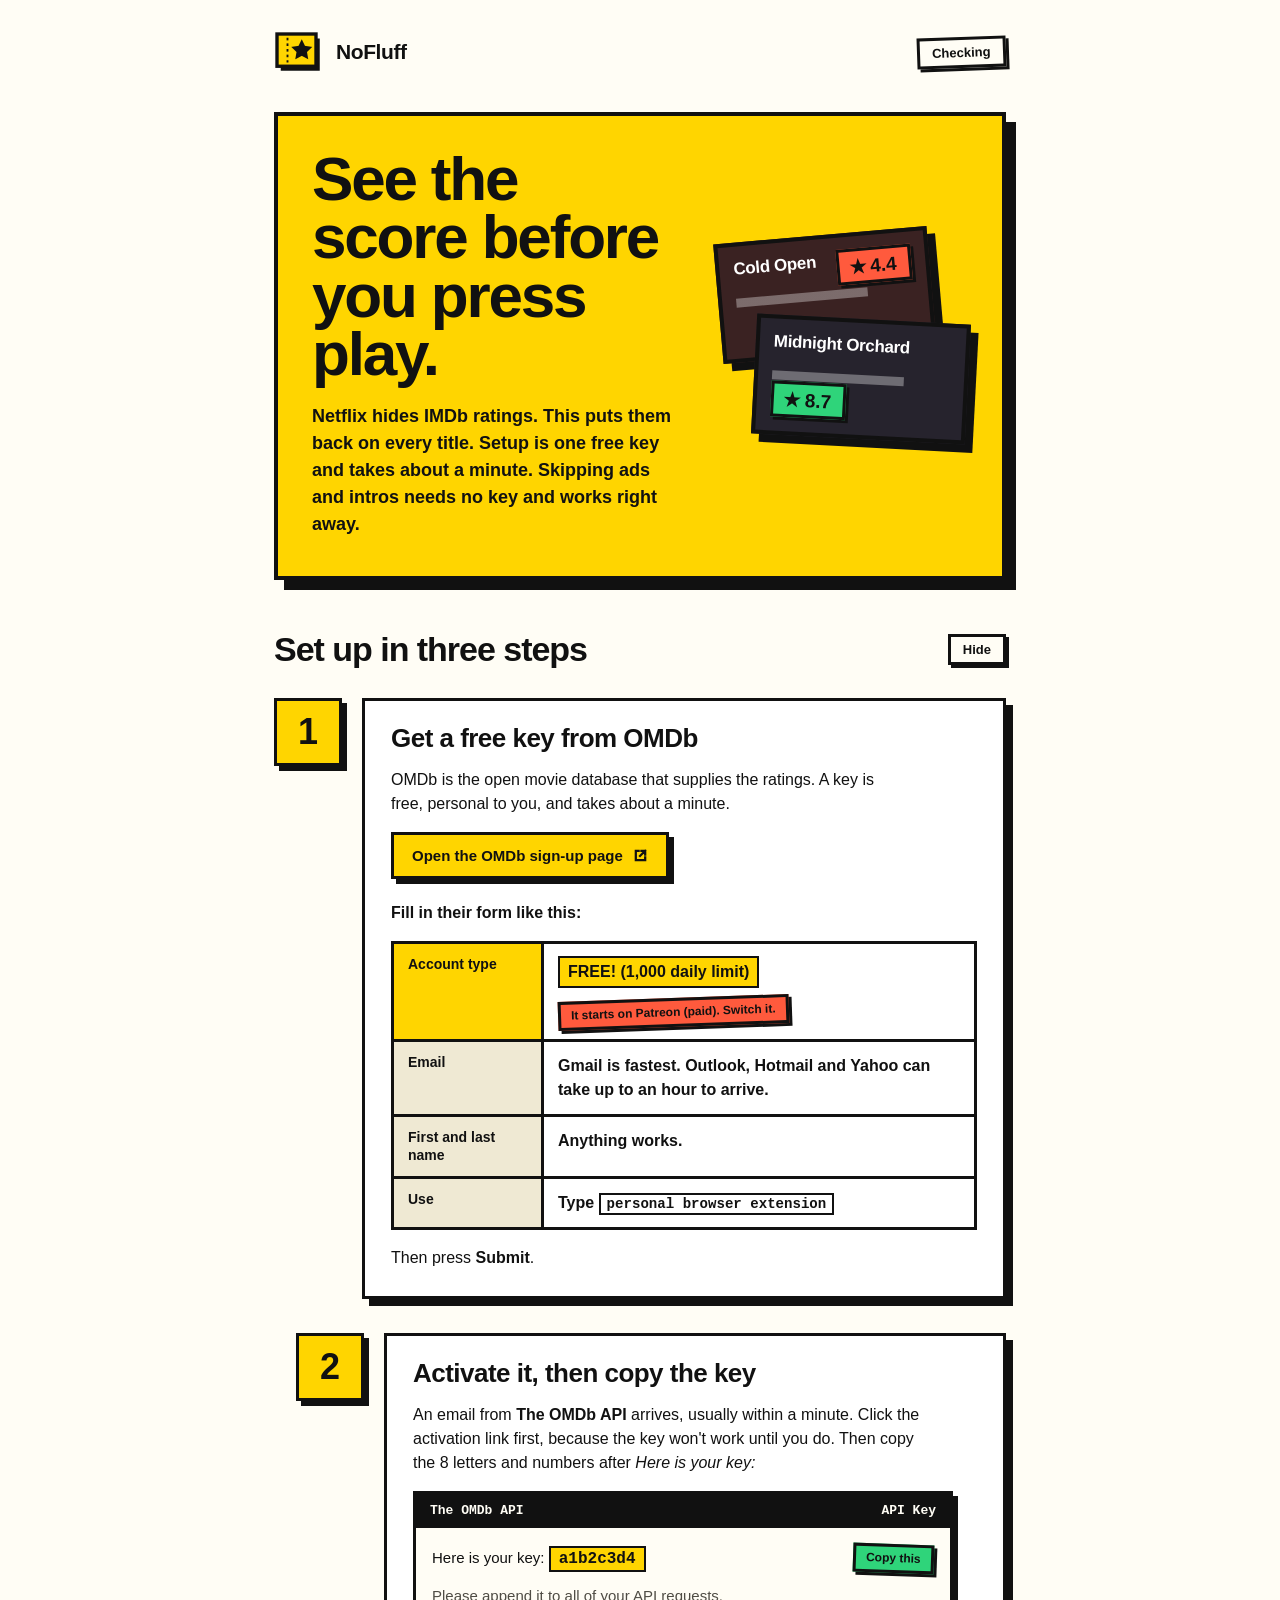
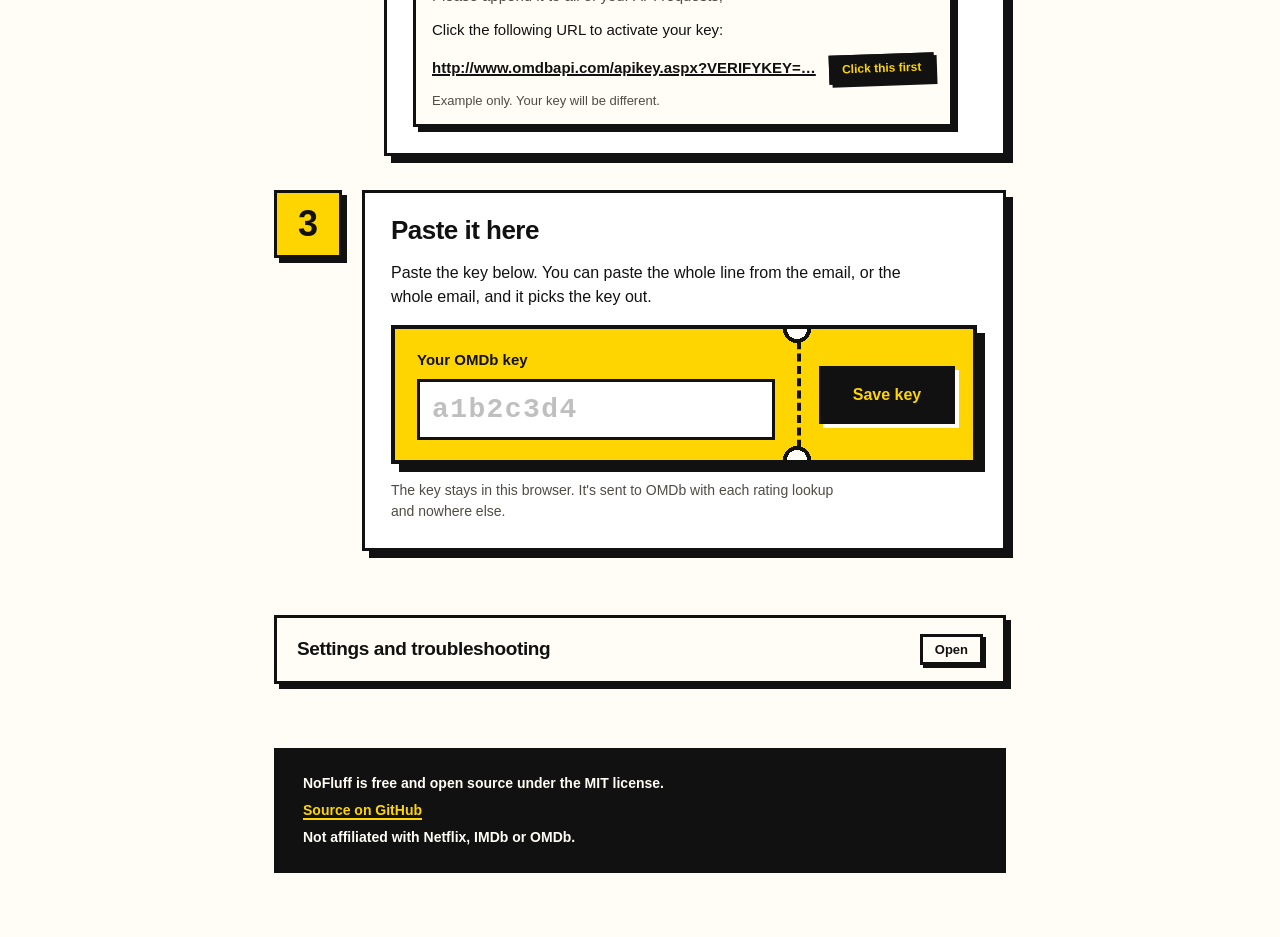
==== commit 6d21763c: "feat: rename to NoFluff and add auto-skip for YouTube, Netflix and Prime Merge the standalone Skip I" ====
--- a/options.html
+++ b/options.html
@@ -3,7 +3,7 @@
 <head>
 <meta charset="utf-8">
 <meta name="viewport" content="width=device-width, initial-scale=1">
-<title>Netflix IMDb Ratings: Setup</title>
+<title>NoFluff: Setup</title>
 <link rel="icon" href="icons/icon32.png">
 <link rel="stylesheet" href="ui.css">
 <link rel="stylesheet" href="styles.css">
@@ -15,7 +15,7 @@
   <header class="top">
     <div class="brand">
       <img class="logo" src="icons/icon48.png" width="48" height="48" alt="">
-      <span class="wordmark">Netflix IMDb Ratings</span>
+      <span class="wordmark">NoFluff</span>
     </div>
     <div id="pill" class="pill" role="status">Checking</div>
   </header>
@@ -23,7 +23,7 @@
   <section id="hero" class="hero">
     <div class="hero-copy">
       <h1>See the score before you press play.</h1>
-      <p>Netflix hides IMDb ratings. This puts them back on every title. Setup is one free key and takes about a minute.</p>
+      <p>Netflix hides IMDb ratings. This puts them back on every title. Setup is one free key and takes about a minute. Skipping ads and intros needs no key and works right away.</p>
     </div>
     <div class="hero-demo" aria-hidden="true">
       <div class="poster poster-back nfimdb-host">
@@ -179,7 +179,7 @@
   </details>
 
   <footer class="foot">
-    <p>Netflix IMDb Ratings <span id="ver"></span> is free and open source under the MIT license.</p>
+    <p>NoFluff <span id="ver"></span> is free and open source under the MIT license.</p>
     <p><a href="https://github.com/rushilbh27/netflix-imdb" target="_blank" rel="noreferrer">Source on GitHub</a></p>
     <p>Not affiliated with Netflix, IMDb or OMDb.</p>
   </footer>
--- a/ui.css
+++ b/ui.css
@@ -95,7 +95,7 @@
   transform: rotate(-2deg);
 }
 .pill[data-tone="ok"]   { background: var(--green); }
-.pill[data-tone="warn"] { background: var(--tomato); color: #fff; }
+.pill[data-tone="warn"] { background: var(--tomato); }
 
 /* ------------------------------------------------------------ quota bar */
 
--- a/options.css
+++ b/options.css
@@ -165,7 +165,7 @@
   transform: rotate(2deg);
   white-space: nowrap;
 }
-.sticker-tomato { background: var(--tomato); color: #fff; transform: rotate(-2deg); }
+.sticker-tomato { background: var(--tomato); transform: rotate(-2deg); }
 .sticker-green  { background: var(--green); }
 .sticker-ink    { background: var(--ink); color: var(--yellow); transform: rotate(-2deg); }
 
@@ -261,7 +261,7 @@
   line-height: 1.4;
 }
 .msg:empty { display: none; }
-.ticket[data-state="error"] .msg { background: var(--tomato); color: #fff; }
+.ticket[data-state="error"] .msg { background: var(--tomato); color: var(--ink); }
 .ticket[data-state="ok"] .msg    { background: var(--green); color: var(--ink); }
 .ticket[data-state="checking"] .msg { background: #fff; }
 
